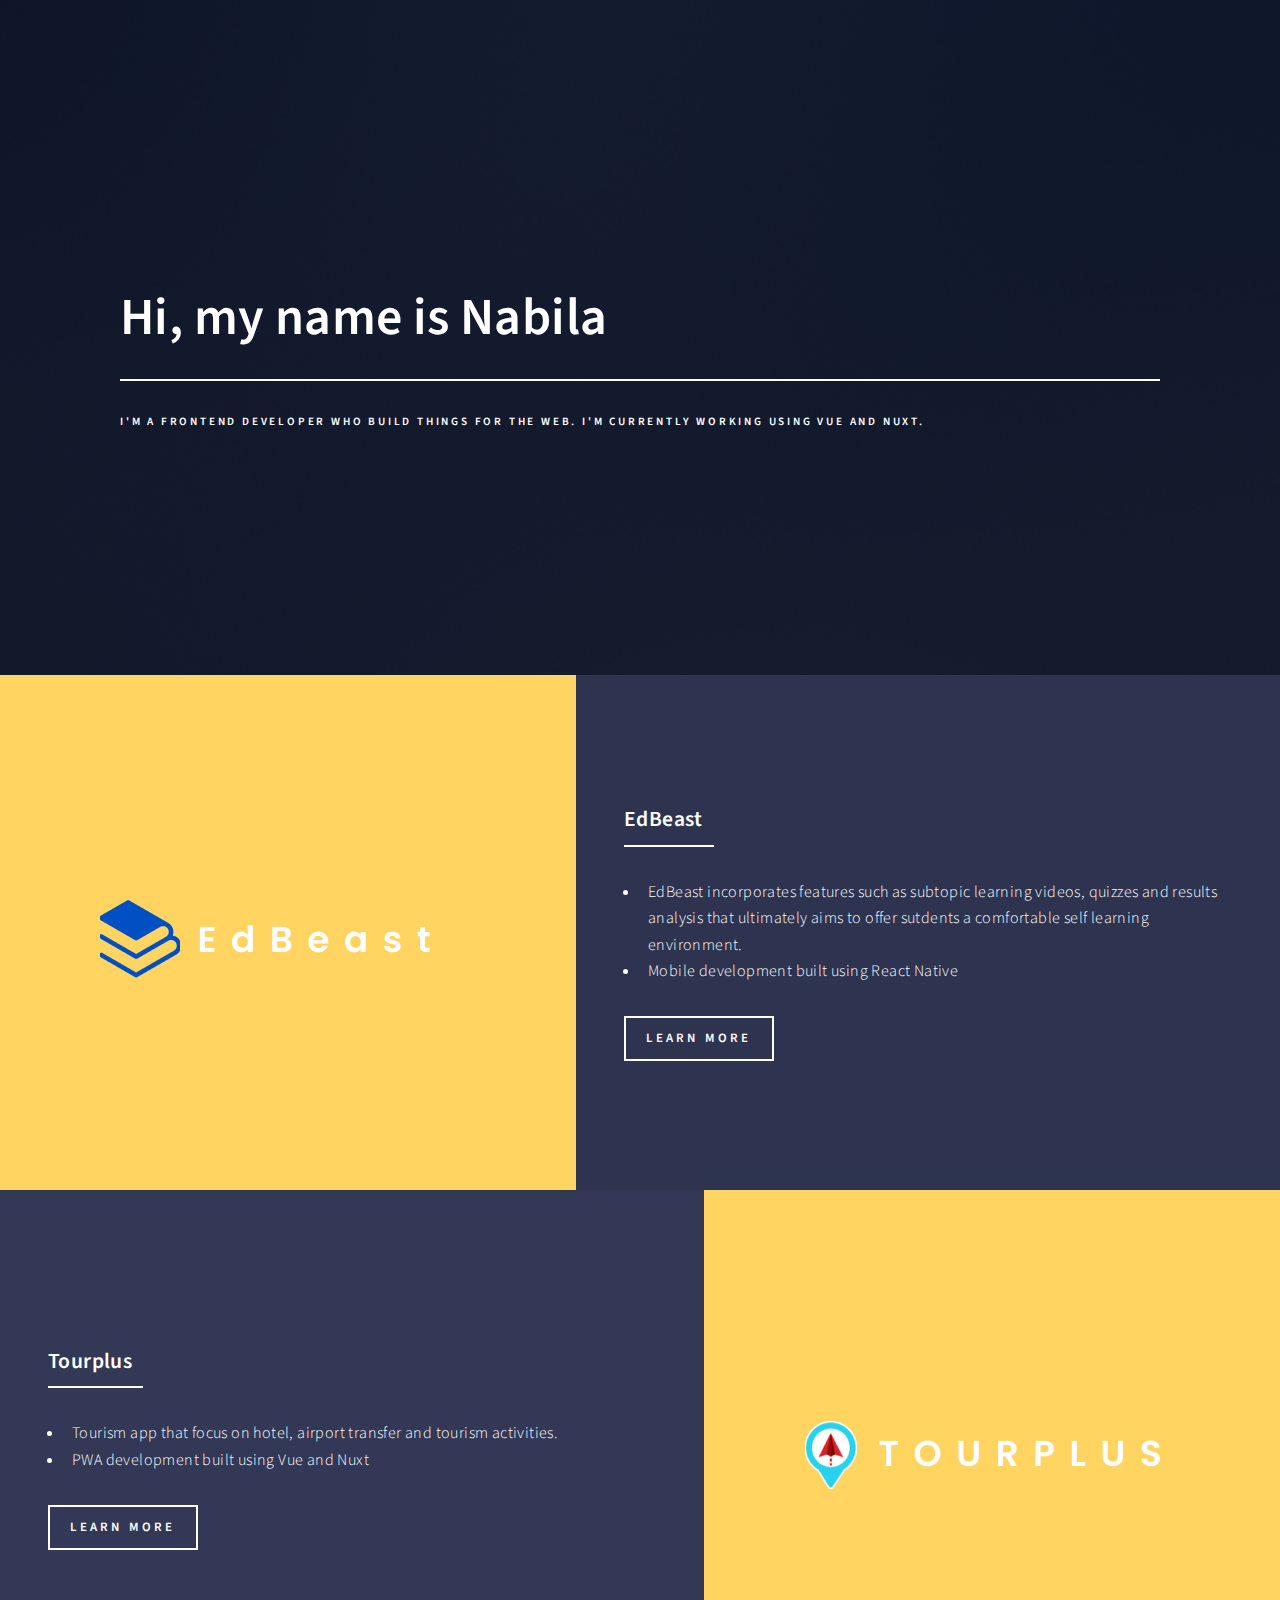
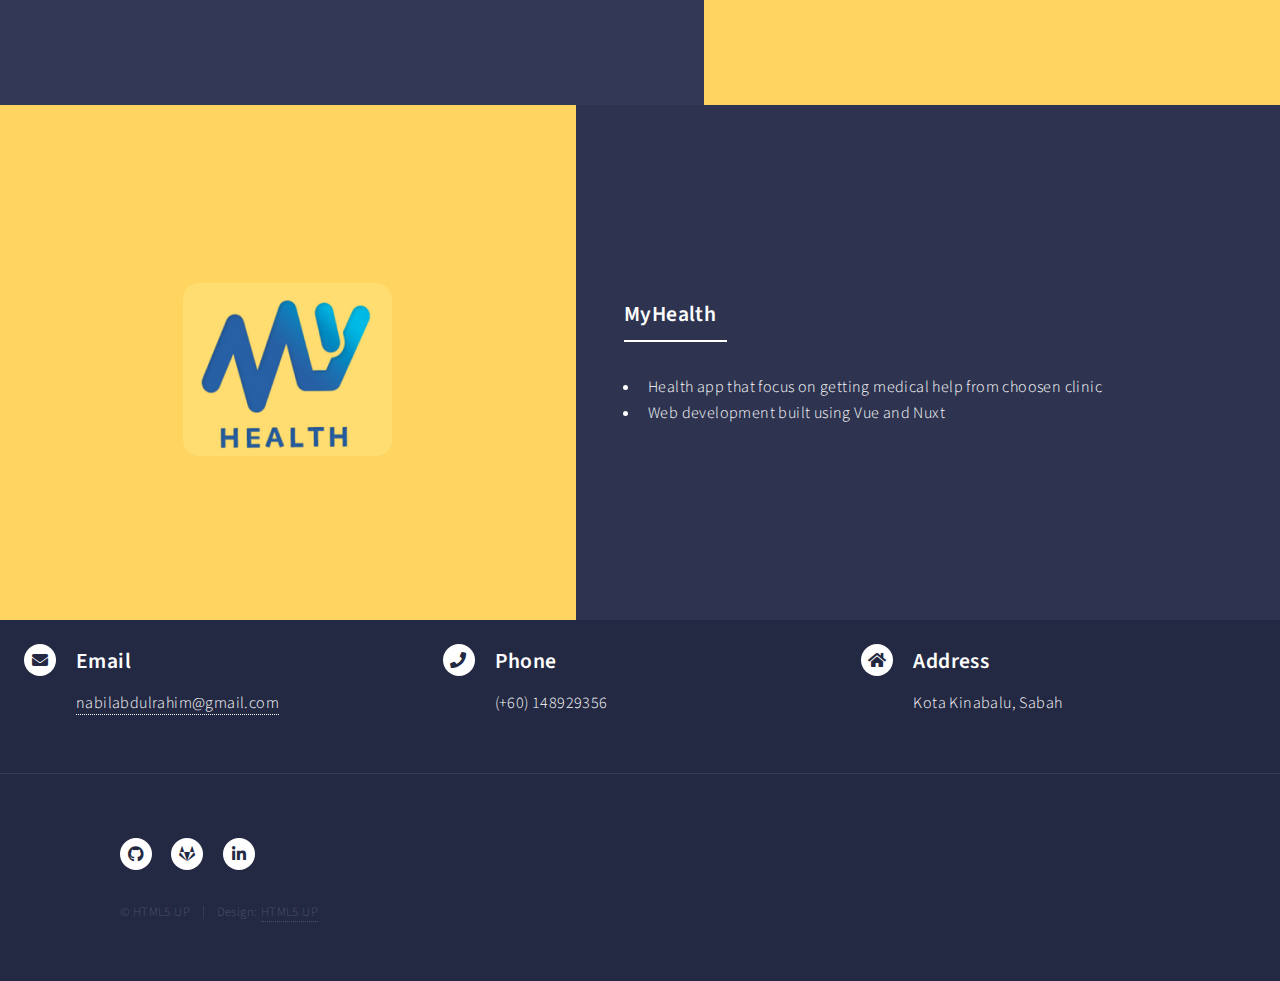
==== index.html @ a030cca1 "first commit 2023" ====
<!DOCTYPE HTML>
<!--
	Forty by HTML5 UP
	html5up.net | @ajlkn
	Free for personal and commercial use under the CCA 3.0 license (html5up.net/license)
-->
<html>
	<head>
		<title>Nabila - Frontend Develope</title>
		<meta charset="utf-8" />
		<meta name="viewport" content="width=device-width, initial-scale=1, user-scalable=no" />
		<link rel="stylesheet" href="assets/css/main.css" />
		<noscript><link rel="stylesheet" href="assets/css/noscript.css" /></noscript>
	</head>
	<body class="is-preload">

		<!-- Wrapper -->
			<div id="wrapper">

				<!-- Banner -->
					<section id="banner" class="major">
						<div class="inner">
							<header class="major">
								<h1>Hi, my name is Nabila</h1>
							</header>
							<div class="content">
								<p>I'm a frontend developer who build things for the web. I'm currently working using Vue and Nuxt.</p>
							</div>
						</div>
					</section>

				<!-- Main -->
					<div id="main">

						<section id="two" class="spotlights">
							<section>
								<div class="image">
									<img src="images/pic44.png" alt="" data-position="center center" />
								</div>
								<div class="content">
									<div class="inner">
										<header class="major">
											<h3>EdBeast</h3>
										</header>
										<ul>
											<li>EdBeast incorporates features such as subtopic learning videos, quizzes and results analysis that ultimately aims to offer sutdents a comfortable self learning environment.</li>
											<li>Mobile development built using React Native</li>
										</ul>
										<ul class="actions">
											<li><a href="http://edbeast.com:88/#" class="button">Learn more</a></li>
										</ul>
									</div>
								</div>
							</section>
							<section>
								<div class="image">
									<img src="images/pic45.png" alt="" data-position="top center"/>
								</div>
								<div class="content">
									<div class="inner">
										<header class="major">
											<h3>Tourplus</h3>
										</header>
										<ul>
											<li>Tourism app that focus on hotel, airport transfer and tourism activities.</li>
											<li>PWA development built using Vue and Nuxt</li>
										</ul>
										<ul class="actions">
											<li><a href="https://www.tourplus.my/en/" class="button">Learn more</a></li>
										</ul>
									</div>
								</div>
							</section>
							<section>
								<div class="image">
									<img src="images/pic46.png" alt="" data-position="25% 25%"/>
								</div>
								<div class="content">
									<div class="inner">
										<header class="major">
											<h3>MyHealth</h3>
										</header>
										<ul>
											<li>Health app that focus on getting medical help from choosen clinic</li>
											<li>Web development built using Vue and Nuxt</li>
										</ul>
									</div>
								</div>
							</section>
						</section>

					</div>

				<!-- Contact -->
					<section id="contact">
						<div class="row p-4">
								<section class="col-4 col-12-small">
									<div class="contact-method">
										<span class="icon solid alt fa-envelope"></span>
										<h3>Email</h3>
										<a href="#">nabilabdulrahim@gmail.com</a>
									</div>
								</section>
								<section class="col-4 col-12-small">
									<div class="contact-method">
										<span class="icon solid alt fa-phone"></span>
										<h3>Phone</h3>
										<span>(+60) 148929356</span>
									</div>
								</section>
								<section class="col-4 col-12-small">
									<div class="contact-method">
										<span class="icon solid alt fa-home"></span>
										<h3>Address</h3>
										<span>Kota Kinabalu, Sabah</span>
									</div>
								</section>
						</div>
					</section>

				<!-- Footer -->
					<footer id="footer">
						<div class="inner">
							<ul class="icons">
<!--								<li><a href="#" class="icon brands alt fa-twitter"><span class="label">Twitter</span></a></li>-->
<!--								<li><a href="#" class="icon brands alt fa-facebook-f"><span class="label">Facebook</span></a></li>-->
<!--								<li><a href="#" class="icon brands alt fa-instagram"><span class="label">Instagram</span></a></li>-->
								<li><a href="https://github.com/fathinnabila64" class="icon brands alt fa-github"><span class="label">Github</span></a></li>
								<li><a href="https://gitlab.com/nabilaabdulrahim" class="icon brands alt fa-gitlab"><span class="label">Gitlab</span></a></li>
								<li><a href="https://www.linkedin.com/in/fathinnabila64/" class="icon brands alt fa-linkedin-in"><span class="label">LinkedIn</span></a></li>
							</ul>
							<ul class="copyright">
								<li>&copy; HTML5 UP</li><li>Design: <a href="https://html5up.net">HTML5 UP</a></li>
							</ul>
						</div>
					</footer>

			</div>

		<!-- Scripts -->
			<script src="assets/js/jquery.min.js"></script>
			<script src="assets/js/jquery.scrolly.min.js"></script>
			<script src="assets/js/jquery.scrollex.min.js"></script>
			<script src="assets/js/browser.min.js"></script>
			<script src="assets/js/breakpoints.min.js"></script>
			<script src="assets/js/util.js"></script>
			<script src="assets/js/main.js"></script>

	</body>
</html>
---- assets/css/main.css ----
@import url(fontawesome-all.min.css);
@import url("https://fonts.googleapis.com/css?family=Source+Sans+Pro:300,300italic,600,600italic");

/*
	Forty by HTML5 UP
	html5up.net | @ajlkn
	Free for personal and commercial use under the CCA 3.0 license (html5up.net/license)
*/

html, body, div, span, applet, object,
iframe, h1, h2, h3, h4, h5, h6, p, blockquote,
pre, a, abbr, acronym, address, big, cite,
code, del, dfn, em, img, ins, kbd, q, s, samp,
small, strike, strong, sub, sup, tt, var, b,
u, i, center, dl, dt, dd, ol, ul, li, fieldset,
form, label, legend, table, caption, tbody,
tfoot, thead, tr, th, td, article, aside,
canvas, details, embed, figure, figcaption,
footer, header, hgroup, menu, nav, output, ruby,
section, summary, time, mark, audio, video {
	margin: 0;
	padding: 0;
	border: 0;
	font-size: 100%;
	font: inherit;
	vertical-align: baseline;}

article, aside, details, figcaption, figure,
footer, header, hgroup, menu, nav, section {
	display: block;}

body {
	line-height: 1;
}

ol, ul {
	list-style: none;
}

blockquote, q {
	quotes: none;
}

	blockquote:before, blockquote:after, q:before, q:after {
		content: '';
		content: none;
	}

table {
	border-collapse: collapse;
	border-spacing: 0;
}

body {
	-webkit-text-size-adjust: none;
}

mark {
	background-color: transparent;
	color: inherit;
}

input::-moz-focus-inner {
	border: 0;
	padding: 0;
}

input, select, textarea {
	-moz-appearance: none;
	-webkit-appearance: none;
	-ms-appearance: none;
	appearance: none;
}

/* Basic */

	@-ms-viewport {
		width: device-width;
	}

	body {
		-ms-overflow-style: scrollbar;
	}

	@media screen and (max-width: 480px) {

		html, body {
			min-width: 320px;
		}

	}

	html {
		box-sizing: border-box;
	}

	*, *:before, *:after {
		box-sizing: inherit;
	}

	body {
		background: #242943;
	}

		body.is-preload *, body.is-preload *:before, body.is-preload *:after {
			-moz-animation: none !important;
			-webkit-animation: none !important;
			-ms-animation: none !important;
			animation: none !important;
			-moz-transition: none !important;
			-webkit-transition: none !important;
			-ms-transition: none !important;
			transition: none !important;
		}

/* Type */

	body, input, select, textarea {
		color: #ffffff;
		font-family: "Source Sans Pro", Helvetica, sans-serif;
		font-size: 17pt;
		font-weight: 300;
		letter-spacing: 0.025em;
		line-height: 1.65;
	}

		@media screen and (max-width: 1680px) {

			body, input, select, textarea {
				font-size: 14pt;
			}

		}

		@media screen and (max-width: 1280px) {

			body, input, select, textarea {
				font-size: 12pt;
			}

		}

		@media screen and (max-width: 360px) {

			body, input, select, textarea {
				font-size: 11pt;
			}

		}

	a {
		-moz-transition: color 0.2s ease-in-out, border-bottom-color 0.2s ease-in-out;
		-webkit-transition: color 0.2s ease-in-out, border-bottom-color 0.2s ease-in-out;
		-ms-transition: color 0.2s ease-in-out, border-bottom-color 0.2s ease-in-out;
		transition: color 0.2s ease-in-out, border-bottom-color 0.2s ease-in-out;
		border-bottom: dotted 1px;
		color: inherit;
		text-decoration: none;
	}

		a:hover {
			border-bottom-color: transparent;
			color: #9bf1ff !important;
		}

		a:active {
			color: #53e3fb !important;
		}

	strong, b {
		color: #ffffff;
		font-weight: 600;
	}

	em, i {
		font-style: italic;
	}

	p {
		margin: 0 0 2em 0;
	}

	h1, h2, h3, h4, h5, h6 {
		color: #ffffff;
		font-weight: 600;
		line-height: 1.65;
		margin: 0 0 1em 0;
	}

		h1 a, h2 a, h3 a, h4 a, h5 a, h6 a {
			color: inherit;
			border-bottom: 0;
		}

	h1 {
		font-size: 2.5em;
	}

	h2 {
		font-size: 1.75em;
	}

	h3 {
		font-size: 1.35em;
	}

	h4 {
		font-size: 1.1em;
	}

	h5 {
		font-size: 0.9em;
	}

	h6 {
		font-size: 0.7em;
	}

	@media screen and (max-width: 736px) {

		h1 {
			font-size: 2em;
		}

		h2 {
			font-size: 1.5em;
		}

		h3 {
			font-size: 1.25em;
		}

	}

	sub {
		font-size: 0.8em;
		position: relative;
		top: 0.5em;
	}

	sup {
		font-size: 0.8em;
		position: relative;
		top: -0.5em;
	}

	blockquote {
		border-left: solid 4px rgba(212, 212, 255, 0.1);
		font-style: italic;
		margin: 0 0 2em 0;
		padding: 0.5em 0 0.5em 2em;
	}

	code {
		background: rgba(212, 212, 255, 0.035);
		font-family: "Courier New", monospace;
		font-size: 0.9em;
		margin: 0 0.25em;
		padding: 0.25em 0.65em;
	}

	pre {
		-webkit-overflow-scrolling: touch;
		font-family: "Courier New", monospace;
		font-size: 0.9em;
		margin: 0 0 2em 0;
	}

		pre code {
			display: block;
			line-height: 1.75;
			padding: 1em 1.5em;
			overflow-x: auto;
		}

	hr {
		border: 0;
		border-bottom: solid 1px rgba(212, 212, 255, 0.1);
		margin: 2em 0;
	}

		hr.major {
			margin: 3em 0;
		}

	.align-left {
		text-align: left;
	}

	.align-center {
		text-align: center;
	}

	.align-right {
		text-align: right;
	}

/* Row */

	.row {
		display: flex;
		flex-wrap: wrap;
		box-sizing: border-box;
		align-items: stretch;
	}

		.row > * {
			box-sizing: border-box;
		}

		.row.gtr-uniform > * > :last-child {
			margin-bottom: 0;
		}

		.row.aln-left {
			justify-content: flex-start;
		}

		.row.aln-center {
			justify-content: center;
		}

		.row.aln-right {
			justify-content: flex-end;
		}

		.row.aln-top {
			align-items: flex-start;
		}

		.row.aln-middle {
			align-items: center;
		}

		.row.aln-bottom {
			align-items: flex-end;
		}

		.row > .imp {
			order: -1;
		}

		.row > .col-1 {
			width: 8.33333%;
		}

		.row > .off-1 {
			margin-left: 8.33333%;
		}

		.row > .col-2 {
			width: 16.66667%;
		}

		.row > .off-2 {
			margin-left: 16.66667%;
		}

		.row > .col-3 {
			width: 25%;
		}

		.row > .off-3 {
			margin-left: 25%;
		}

		.row > .col-4 {
			width: 33.33333%;
		}

		.row > .off-4 {
			margin-left: 33.33333%;
		}

		.row > .col-5 {
			width: 41.66667%;
		}

		.row > .off-5 {
			margin-left: 41.66667%;
		}

		.row > .col-6 {
			width: 50%;
		}

		.row > .off-6 {
			margin-left: 50%;
		}

		.row > .col-7 {
			width: 58.33333%;
		}

		.row > .off-7 {
			margin-left: 58.33333%;
		}

		.row > .col-8 {
			width: 66.66667%;
		}

		.row > .off-8 {
			margin-left: 66.66667%;
		}

		.row > .col-9 {
			width: 75%;
		}

		.row > .off-9 {
			margin-left: 75%;
		}

		.row > .col-10 {
			width: 83.33333%;
		}

		.row > .off-10 {
			margin-left: 83.33333%;
		}

		.row > .col-11 {
			width: 91.66667%;
		}

		.row > .off-11 {
			margin-left: 91.66667%;
		}

		.row > .col-12 {
			width: 100%;
		}

		.row > .off-12 {
			margin-left: 100%;
		}

		.row.gtr-0 {
			margin-top: 0;
			margin-left: 0em;
		}

			.row.gtr-0 > * {
				padding: 0 0 0 0em;
			}

			.row.gtr-0.gtr-uniform {
				margin-top: 0em;
			}

				.row.gtr-0.gtr-uniform > * {
					padding-top: 0em;
				}

		.row.gtr-25 {
			margin-top: 0;
			margin-left: -0.5em;
		}

			.row.gtr-25 > * {
				padding: 0 0 0 0.5em;
			}

			.row.gtr-25.gtr-uniform {
				margin-top: -0.5em;
			}

				.row.gtr-25.gtr-uniform > * {
					padding-top: 0.5em;
				}

		.row.gtr-50 {
			margin-top: 0;
			margin-left: -1em;
		}

			.row.gtr-50 > * {
				padding: 0 0 0 1em;
			}

			.row.gtr-50.gtr-uniform {
				margin-top: -1em;
			}

				.row.gtr-50.gtr-uniform > * {
					padding-top: 1em;
				}

		.row {
			margin-top: 0;
			margin-left: -2em;
		}

			.row > * {
				padding: 0 0 0 2em;
			}

			.row.gtr-uniform {
				margin-top: -2em;
			}

				.row.gtr-uniform > * {
					padding-top: 2em;
				}

		.row.gtr-150 {
			margin-top: 0;
			margin-left: -3em;
		}

			.row.gtr-150 > * {
				padding: 0 0 0 3em;
			}

			.row.gtr-150.gtr-uniform {
				margin-top: -3em;
			}

				.row.gtr-150.gtr-uniform > * {
					padding-top: 3em;
				}

		.row.gtr-200 {
			margin-top: 0;
			margin-left: -4em;
		}

			.row.gtr-200 > * {
				padding: 0 0 0 4em;
			}

			.row.gtr-200.gtr-uniform {
				margin-top: -4em;
			}

				.row.gtr-200.gtr-uniform > * {
					padding-top: 4em;
				}

		@media screen and (max-width: 1680px) {

			.row {
				display: flex;
				flex-wrap: wrap;
				box-sizing: border-box;
				align-items: stretch;
			}

				.row > * {
					box-sizing: border-box;
				}

				.row.gtr-uniform > * > :last-child {
					margin-bottom: 0;
				}

				.row.aln-left {
					justify-content: flex-start;
				}

				.row.aln-center {
					justify-content: center;
				}

				.row.aln-right {
					justify-content: flex-end;
				}

				.row.aln-top {
					align-items: flex-start;
				}

				.row.aln-middle {
					align-items: center;
				}

				.row.aln-bottom {
					align-items: flex-end;
				}

				.row > .imp-xlarge {
					order: -1;
				}

				.row > .col-1-xlarge {
					width: 8.33333%;
				}

				.row > .off-1-xlarge {
					margin-left: 8.33333%;
				}

				.row > .col-2-xlarge {
					width: 16.66667%;
				}

				.row > .off-2-xlarge {
					margin-left: 16.66667%;
				}

				.row > .col-3-xlarge {
					width: 25%;
				}

				.row > .off-3-xlarge {
					margin-left: 25%;
				}

				.row > .col-4-xlarge {
					width: 33.33333%;
				}

				.row > .off-4-xlarge {
					margin-left: 33.33333%;
				}

				.row > .col-5-xlarge {
					width: 41.66667%;
				}

				.row > .off-5-xlarge {
					margin-left: 41.66667%;
				}

				.row > .col-6-xlarge {
					width: 50%;
				}

				.row > .off-6-xlarge {
					margin-left: 50%;
				}

				.row > .col-7-xlarge {
					width: 58.33333%;
				}

				.row > .off-7-xlarge {
					margin-left: 58.33333%;
				}

				.row > .col-8-xlarge {
					width: 66.66667%;
				}

				.row > .off-8-xlarge {
					margin-left: 66.66667%;
				}

				.row > .col-9-xlarge {
					width: 75%;
				}

				.row > .off-9-xlarge {
					margin-left: 75%;
				}

				.row > .col-10-xlarge {
					width: 83.33333%;
				}

				.row > .off-10-xlarge {
					margin-left: 83.33333%;
				}

				.row > .col-11-xlarge {
					width: 91.66667%;
				}

				.row > .off-11-xlarge {
					margin-left: 91.66667%;
				}

				.row > .col-12-xlarge {
					width: 100%;
				}

				.row > .off-12-xlarge {
					margin-left: 100%;
				}

				.row.gtr-0 {
					margin-top: 0;
					margin-left: 0em;
				}

					.row.gtr-0 > * {
						padding: 0 0 0 0em;
					}

					.row.gtr-0.gtr-uniform {
						margin-top: 0em;
					}

						.row.gtr-0.gtr-uniform > * {
							padding-top: 0em;
						}

				.row.gtr-25 {
					margin-top: 0;
					margin-left: -0.5em;
				}

					.row.gtr-25 > * {
						padding: 0 0 0 0.5em;
					}

					.row.gtr-25.gtr-uniform {
						margin-top: -0.5em;
					}

						.row.gtr-25.gtr-uniform > * {
							padding-top: 0.5em;
						}

				.row.gtr-50 {
					margin-top: 0;
					margin-left: -1em;
				}

					.row.gtr-50 > * {
						padding: 0 0 0 1em;
					}

					.row.gtr-50.gtr-uniform {
						margin-top: -1em;
					}

						.row.gtr-50.gtr-uniform > * {
							padding-top: 1em;
						}

				.row {
					margin-top: 0;
					margin-left: -2em;
				}

					.row > * {
						padding: 0 0 0 2em;
					}

					.row.gtr-uniform {
						margin-top: -2em;
					}

						.row.gtr-uniform > * {
							padding-top: 2em;
						}

				.row.gtr-150 {
					margin-top: 0;
					margin-left: -3em;
				}

					.row.gtr-150 > * {
						padding: 0 0 0 3em;
					}

					.row.gtr-150.gtr-uniform {
						margin-top: -3em;
					}

						.row.gtr-150.gtr-uniform > * {
							padding-top: 3em;
						}

				.row.gtr-200 {
					margin-top: 0;
					margin-left: -4em;
				}

					.row.gtr-200 > * {
						padding: 0 0 0 4em;
					}

					.row.gtr-200.gtr-uniform {
						margin-top: -4em;
					}

						.row.gtr-200.gtr-uniform > * {
							padding-top: 4em;
						}

		}

		@media screen and (max-width: 1280px) {

			.row {
				display: flex;
				flex-wrap: wrap;
				box-sizing: border-box;
				align-items: stretch;
			}

				.row > * {
					box-sizing: border-box;
				}

				.row.gtr-uniform > * > :last-child {
					margin-bottom: 0;
				}

				.row.aln-left {
					justify-content: flex-start;
				}

				.row.aln-center {
					justify-content: center;
				}

				.row.aln-right {
					justify-content: flex-end;
				}

				.row.aln-top {
					align-items: flex-start;
				}

				.row.aln-middle {
					align-items: center;
				}

				.row.aln-bottom {
					align-items: flex-end;
				}

				.row > .imp-large {
					order: -1;
				}

				.row > .col-1-large {
					width: 8.33333%;
				}

				.row > .off-1-large {
					margin-left: 8.33333%;
				}

				.row > .col-2-large {
					width: 16.66667%;
				}

				.row > .off-2-large {
					margin-left: 16.66667%;
				}

				.row > .col-3-large {
					width: 25%;
				}

				.row > .off-3-large {
					margin-left: 25%;
				}

				.row > .col-4-large {
					width: 33.33333%;
				}

				.row > .off-4-large {
					margin-left: 33.33333%;
				}

				.row > .col-5-large {
					width: 41.66667%;
				}

				.row > .off-5-large {
					margin-left: 41.66667%;
				}

				.row > .col-6-large {
					width: 50%;
				}

				.row > .off-6-large {
					margin-left: 50%;
				}

				.row > .col-7-large {
					width: 58.33333%;
				}

				.row > .off-7-large {
					margin-left: 58.33333%;
				}

				.row > .col-8-large {
					width: 66.66667%;
				}

				.row > .off-8-large {
					margin-left: 66.66667%;
				}

				.row > .col-9-large {
					width: 75%;
				}

				.row > .off-9-large {
					margin-left: 75%;
				}

				.row > .col-10-large {
					width: 83.33333%;
				}

				.row > .off-10-large {
					margin-left: 83.33333%;
				}

				.row > .col-11-large {
					width: 91.66667%;
				}

				.row > .off-11-large {
					margin-left: 91.66667%;
				}

				.row > .col-12-large {
					width: 100%;
				}

				.row > .off-12-large {
					margin-left: 100%;
				}

				.row.gtr-0 {
					margin-top: 0;
					margin-left: 0em;
				}

					.row.gtr-0 > * {
						padding: 0 0 0 0em;
					}

					.row.gtr-0.gtr-uniform {
						margin-top: 0em;
					}

						.row.gtr-0.gtr-uniform > * {
							padding-top: 0em;
						}

				.row.gtr-25 {
					margin-top: 0;
					margin-left: -0.375em;
				}

					.row.gtr-25 > * {
						padding: 0 0 0 0.375em;
					}

					.row.gtr-25.gtr-uniform {
						margin-top: -0.375em;
					}

						.row.gtr-25.gtr-uniform > * {
							padding-top: 0.375em;
						}

				.row.gtr-50 {
					margin-top: 0;
					margin-left: -0.75em;
				}

					.row.gtr-50 > * {
						padding: 0 0 0 0.75em;
					}

					.row.gtr-50.gtr-uniform {
						margin-top: -0.75em;
					}

						.row.gtr-50.gtr-uniform > * {
							padding-top: 0.75em;
						}

				.row {
					margin-top: 0;
					margin-left: -1.5em;
				}

					.row > * {
						padding: 0 0 0 1.5em;
					}

					.row.gtr-uniform {
						margin-top: -1.5em;
					}

						.row.gtr-uniform > * {
							padding-top: 1.5em;
						}

				.row.gtr-150 {
					margin-top: 0;
					margin-left: -2.25em;
				}

					.row.gtr-150 > * {
						padding: 0 0 0 2.25em;
					}

					.row.gtr-150.gtr-uniform {
						margin-top: -2.25em;
					}

						.row.gtr-150.gtr-uniform > * {
							padding-top: 2.25em;
						}

				.row.gtr-200 {
					margin-top: 0;
					margin-left: -3em;
				}

					.row.gtr-200 > * {
						padding: 0 0 0 3em;
					}

					.row.gtr-200.gtr-uniform {
						margin-top: -3em;
					}

						.row.gtr-200.gtr-uniform > * {
							padding-top: 3em;
						}

		}

		@media screen and (max-width: 980px) {

			.row {
				display: flex;
				flex-wrap: wrap;
				box-sizing: border-box;
				align-items: stretch;
			}

				.row > * {
					box-sizing: border-box;
				}

				.row.gtr-uniform > * > :last-child {
					margin-bottom: 0;
				}

				.row.aln-left {
					justify-content: flex-start;
				}

				.row.aln-center {
					justify-content: center;
				}

				.row.aln-right {
					justify-content: flex-end;
				}

				.row.aln-top {
					align-items: flex-start;
				}

				.row.aln-middle {
					align-items: center;
				}

				.row.aln-bottom {
					align-items: flex-end;
				}

				.row > .imp-medium {
					order: -1;
				}

				.row > .col-1-medium {
					width: 8.33333%;
				}

				.row > .off-1-medium {
					margin-left: 8.33333%;
				}

				.row > .col-2-medium {
					width: 16.66667%;
				}

				.row > .off-2-medium {
					margin-left: 16.66667%;
				}

				.row > .col-3-medium {
					width: 25%;
				}

				.row > .off-3-medium {
					margin-left: 25%;
				}

				.row > .col-4-medium {
					width: 33.33333%;
				}

				.row > .off-4-medium {
					margin-left: 33.33333%;
				}

				.row > .col-5-medium {
					width: 41.66667%;
				}

				.row > .off-5-medium {
					margin-left: 41.66667%;
				}

				.row > .col-6-medium {
					width: 50%;
				}

				.row > .off-6-medium {
					margin-left: 50%;
				}

				.row > .col-7-medium {
					width: 58.33333%;
				}

				.row > .off-7-medium {
					margin-left: 58.33333%;
				}

				.row > .col-8-medium {
					width: 66.66667%;
				}

				.row > .off-8-medium {
					margin-left: 66.66667%;
				}

				.row > .col-9-medium {
					width: 75%;
				}

				.row > .off-9-medium {
					margin-left: 75%;
				}

				.row > .col-10-medium {
					width: 83.33333%;
				}

				.row > .off-10-medium {
					margin-left: 83.33333%;
				}

				.row > .col-11-medium {
					width: 91.66667%;
				}

				.row > .off-11-medium {
					margin-left: 91.66667%;
				}

				.row > .col-12-medium {
					width: 100%;
				}

				.row > .off-12-medium {
					margin-left: 100%;
				}

				.row.gtr-0 {
					margin-top: 0;
					margin-left: 0em;
				}

					.row.gtr-0 > * {
						padding: 0 0 0 0em;
					}

					.row.gtr-0.gtr-uniform {
						margin-top: 0em;
					}

						.row.gtr-0.gtr-uniform > * {
							padding-top: 0em;
						}

				.row.gtr-25 {
					margin-top: 0;
					margin-left: -0.375em;
				}

					.row.gtr-25 > * {
						padding: 0 0 0 0.375em;
					}

					.row.gtr-25.gtr-uniform {
						margin-top: -0.375em;
					}

						.row.gtr-25.gtr-uniform > * {
							padding-top: 0.375em;
						}

				.row.gtr-50 {
					margin-top: 0;
					margin-left: -0.75em;
				}

					.row.gtr-50 > * {
						padding: 0 0 0 0.75em;
					}

					.row.gtr-50.gtr-uniform {
						margin-top: -0.75em;
					}

						.row.gtr-50.gtr-uniform > * {
							padding-top: 0.75em;
						}

				.row {
					margin-top: 0;
					margin-left: -1.5em;
				}

					.row > * {
						padding: 0 0 0 1.5em;
					}

					.row.gtr-uniform {
						margin-top: -1.5em;
					}

						.row.gtr-uniform > * {
							padding-top: 1.5em;
						}

				.row.gtr-150 {
					margin-top: 0;
					margin-left: -2.25em;
				}

					.row.gtr-150 > * {
						padding: 0 0 0 2.25em;
					}

					.row.gtr-150.gtr-uniform {
						margin-top: -2.25em;
					}

						.row.gtr-150.gtr-uniform > * {
							padding-top: 2.25em;
						}

				.row.gtr-200 {
					margin-top: 0;
					margin-left: -3em;
				}

					.row.gtr-200 > * {
						padding: 0 0 0 3em;
					}

					.row.gtr-200.gtr-uniform {
						margin-top: -3em;
					}

						.row.gtr-200.gtr-uniform > * {
							padding-top: 3em;
						}

		}

		@media screen and (max-width: 736px) {

			.row {
				display: flex;
				flex-wrap: wrap;
				box-sizing: border-box;
				align-items: stretch;
			}

				.row > * {
					box-sizing: border-box;
				}

				.row.gtr-uniform > * > :last-child {
					margin-bottom: 0;
				}

				.row.aln-left {
					justify-content: flex-start;
				}

				.row.aln-center {
					justify-content: center;
				}

				.row.aln-right {
					justify-content: flex-end;
				}

				.row.aln-top {
					align-items: flex-start;
				}

				.row.aln-middle {
					align-items: center;
				}

				.row.aln-bottom {
					align-items: flex-end;
				}

				.row > .imp-small {
					order: -1;
				}

				.row > .col-1-small {
					width: 8.33333%;
				}

				.row > .off-1-small {
					margin-left: 8.33333%;
				}

				.row > .col-2-small {
					width: 16.66667%;
				}

				.row > .off-2-small {
					margin-left: 16.66667%;
				}

				.row > .col-3-small {
					width: 25%;
				}

				.row > .off-3-small {
					margin-left: 25%;
				}

				.row > .col-4-small {
					width: 33.33333%;
				}

				.row > .off-4-small {
					margin-left: 33.33333%;
				}

				.row > .col-5-small {
					width: 41.66667%;
				}

				.row > .off-5-small {
					margin-left: 41.66667%;
				}

				.row > .col-6-small {
					width: 50%;
				}

				.row > .off-6-small {
					margin-left: 50%;
				}

				.row > .col-7-small {
					width: 58.33333%;
				}

				.row > .off-7-small {
					margin-left: 58.33333%;
				}

				.row > .col-8-small {
					width: 66.66667%;
				}

				.row > .off-8-small {
					margin-left: 66.66667%;
				}

				.row > .col-9-small {
					width: 75%;
				}

				.row > .off-9-small {
					margin-left: 75%;
				}

				.row > .col-10-small {
					width: 83.33333%;
				}

				.row > .off-10-small {
					margin-left: 83.33333%;
				}

				.row > .col-11-small {
					width: 91.66667%;
				}

				.row > .off-11-small {
					margin-left: 91.66667%;
				}

				.row > .col-12-small {
					width: 100%;
				}

				.row > .off-12-small {
					margin-left: 100%;
				}

				.row.gtr-0 {
					margin-top: 0;
					margin-left: 0em;
				}

					.row.gtr-0 > * {
						padding: 0 0 0 0em;
					}

					.row.gtr-0.gtr-uniform {
						margin-top: 0em;
					}

						.row.gtr-0.gtr-uniform > * {
							padding-top: 0em;
						}

				.row.gtr-25 {
					margin-top: 0;
					margin-left: -0.3125em;
				}

					.row.gtr-25 > * {
						padding: 0 0 0 0.3125em;
					}

					.row.gtr-25.gtr-uniform {
						margin-top: -0.3125em;
					}

						.row.gtr-25.gtr-uniform > * {
							padding-top: 0.3125em;
						}

				.row.gtr-50 {
					margin-top: 0;
					margin-left: -0.625em;
				}

					.row.gtr-50 > * {
						padding: 0 0 0 0.625em;
					}

					.row.gtr-50.gtr-uniform {
						margin-top: -0.625em;
					}

						.row.gtr-50.gtr-uniform > * {
							padding-top: 0.625em;
						}

				.row {
					margin-top: 0;
					margin-left: -1.25em;
				}

					.row > * {
						padding: 0 0 0 1.25em;
					}

					.row.gtr-uniform {
						margin-top: -1.25em;
					}

						.row.gtr-uniform > * {
							padding-top: 1.25em;
						}

				.row.gtr-150 {
					margin-top: 0;
					margin-left: -1.875em;
				}

					.row.gtr-150 > * {
						padding: 0 0 0 1.875em;
					}

					.row.gtr-150.gtr-uniform {
						margin-top: -1.875em;
					}

						.row.gtr-150.gtr-uniform > * {
							padding-top: 1.875em;
						}

				.row.gtr-200 {
					margin-top: 0;
					margin-left: -2.5em;
				}

					.row.gtr-200 > * {
						padding: 0 0 0 2.5em;
					}

					.row.gtr-200.gtr-uniform {
						margin-top: -2.5em;
					}

						.row.gtr-200.gtr-uniform > * {
							padding-top: 2.5em;
						}

		}

		@media screen and (max-width: 480px) {

			.row {
				display: flex;
				flex-wrap: wrap;
				box-sizing: border-box;
				align-items: stretch;
			}

				.row > * {
					box-sizing: border-box;
				}

				.row.gtr-uniform > * > :last-child {
					margin-bottom: 0;
				}

				.row.aln-left {
					justify-content: flex-start;
				}

				.row.aln-center {
					justify-content: center;
				}

				.row.aln-right {
					justify-content: flex-end;
				}

				.row.aln-top {
					align-items: flex-start;
				}

				.row.aln-middle {
					align-items: center;
				}

				.row.aln-bottom {
					align-items: flex-end;
				}

				.row > .imp-xsmall {
					order: -1;
				}

				.row > .col-1-xsmall {
					width: 8.33333%;
				}

				.row > .off-1-xsmall {
					margin-left: 8.33333%;
				}

				.row > .col-2-xsmall {
					width: 16.66667%;
				}

				.row > .off-2-xsmall {
					margin-left: 16.66667%;
				}

				.row > .col-3-xsmall {
					width: 25%;
				}

				.row > .off-3-xsmall {
					margin-left: 25%;
				}

				.row > .col-4-xsmall {
					width: 33.33333%;
				}

				.row > .off-4-xsmall {
					margin-left: 33.33333%;
				}

				.row > .col-5-xsmall {
					width: 41.66667%;
				}

				.row > .off-5-xsmall {
					margin-left: 41.66667%;
				}

				.row > .col-6-xsmall {
					width: 50%;
				}

				.row > .off-6-xsmall {
					margin-left: 50%;
				}

				.row > .col-7-xsmall {
					width: 58.33333%;
				}

				.row > .off-7-xsmall {
					margin-left: 58.33333%;
				}

				.row > .col-8-xsmall {
					width: 66.66667%;
				}

				.row > .off-8-xsmall {
					margin-left: 66.66667%;
				}

				.row > .col-9-xsmall {
					width: 75%;
				}

				.row > .off-9-xsmall {
					margin-left: 75%;
				}

				.row > .col-10-xsmall {
					width: 83.33333%;
				}

				.row > .off-10-xsmall {
					margin-left: 83.33333%;
				}

				.row > .col-11-xsmall {
					width: 91.66667%;
				}

				.row > .off-11-xsmall {
					margin-left: 91.66667%;
				}

				.row > .col-12-xsmall {
					width: 100%;
				}

				.row > .off-12-xsmall {
					margin-left: 100%;
				}

				.row.gtr-0 {
					margin-top: 0;
					margin-left: 0em;
				}

					.row.gtr-0 > * {
						padding: 0 0 0 0em;
					}

					.row.gtr-0.gtr-uniform {
						margin-top: 0em;
					}

						.row.gtr-0.gtr-uniform > * {
							padding-top: 0em;
						}

				.row.gtr-25 {
					margin-top: 0;
					margin-left: -0.3125em;
				}

					.row.gtr-25 > * {
						padding: 0 0 0 0.3125em;
					}

					.row.gtr-25.gtr-uniform {
						margin-top: -0.3125em;
					}

						.row.gtr-25.gtr-uniform > * {
							padding-top: 0.3125em;
						}

				.row.gtr-50 {
					margin-top: 0;
					margin-left: -0.625em;
				}

					.row.gtr-50 > * {
						padding: 0 0 0 0.625em;
					}

					.row.gtr-50.gtr-uniform {
						margin-top: -0.625em;
					}

						.row.gtr-50.gtr-uniform > * {
							padding-top: 0.625em;
						}

				.row {
					margin-top: 0;
					margin-left: -1.25em;
				}

					.row > * {
						padding: 0 0 0 1.25em;
					}

					.row.gtr-uniform {
						margin-top: -1.25em;
					}

						.row.gtr-uniform > * {
							padding-top: 1.25em;
						}

				.row.gtr-150 {
					margin-top: 0;
					margin-left: -1.875em;
				}

					.row.gtr-150 > * {
						padding: 0 0 0 1.875em;
					}

					.row.gtr-150.gtr-uniform {
						margin-top: -1.875em;
					}

						.row.gtr-150.gtr-uniform > * {
							padding-top: 1.875em;
						}

				.row.gtr-200 {
					margin-top: 0;
					margin-left: -2.5em;
				}

					.row.gtr-200 > * {
						padding: 0 0 0 2.5em;
					}

					.row.gtr-200.gtr-uniform {
						margin-top: -2.5em;
					}

						.row.gtr-200.gtr-uniform > * {
							padding-top: 2.5em;
						}

		}

/* Section/Article */

	section.special, article.special {
		text-align: center;
	}

	header.major {
		width: -moz-max-content;
		width: -webkit-max-content;
		width: -ms-max-content;
		width: max-content;
		margin-bottom: 2em;
	}

		header.major > :first-child {
			margin-bottom: 0;
			width: calc(100% + 0.5em);
		}

			header.major > :first-child:after {
				content: '';
				background-color: #ffffff;
				display: block;
				height: 2px;
				margin: 0.325em 0 0.5em 0;
				width: 100%;
			}

		header.major > p {
			font-size: 0.7em;
			font-weight: 600;
			letter-spacing: 0.25em;
			margin-bottom: 0;
			text-transform: uppercase;
		}

		body.is-ie header.major > :first-child:after {
			max-width: 9em;
		}

		body.is-ie header.major > h1:after {
			max-width: 100% !important;
		}

	@media screen and (max-width: 736px) {

		header.major > p br {
			display: none;
		}

	}

/* Form */

	form {
		margin: 0 0 2em 0;
	}

		form > :last-child {
			margin-bottom: 0;
		}

		form > .fields {
			display: -moz-flex;
			display: -webkit-flex;
			display: -ms-flex;
			display: flex;
			-moz-flex-wrap: wrap;
			-webkit-flex-wrap: wrap;
			-ms-flex-wrap: wrap;
			flex-wrap: wrap;
			width: calc(100% + 3em);
			margin: -1.5em 0 2em -1.5em;
		}

			form > .fields > .field {
				-moz-flex-grow: 0;
				-webkit-flex-grow: 0;
				-ms-flex-grow: 0;
				flex-grow: 0;
				-moz-flex-shrink: 0;
				-webkit-flex-shrink: 0;
				-ms-flex-shrink: 0;
				flex-shrink: 0;
				padding: 1.5em 0 0 1.5em;
				width: calc(100% - 1.5em);
			}

				form > .fields > .field.half {
					width: calc(50% - 0.75em);
				}

				form > .fields > .field.third {
					width: calc(100%/3 - 0.5em);
				}

				form > .fields > .field.quarter {
					width: calc(25% - 0.375em);
				}

		@media screen and (max-width: 480px) {

			form > .fields {
				width: calc(100% + 3em);
				margin: -1.5em 0 2em -1.5em;
			}

				form > .fields > .field {
					padding: 1.5em 0 0 1.5em;
					width: calc(100% - 1.5em);
				}

					form > .fields > .field.half {
						width: calc(100% - 1.5em);
					}

					form > .fields > .field.third {
						width: calc(100% - 1.5em);
					}

					form > .fields > .field.quarter {
						width: calc(100% - 1.5em);
					}

		}

	label {
		color: #ffffff;
		display: block;
		font-size: 0.8em;
		font-weight: 600;
		letter-spacing: 0.25em;
		margin: 0 0 1em 0;
		text-transform: uppercase;
	}

	input[type="text"],
	input[type="password"],
	input[type="email"],
	input[type="tel"],
	input[type="search"],
	input[type="url"],
	select,
	textarea {
		-moz-appearance: none;
		-webkit-appearance: none;
		-ms-appearance: none;
		appearance: none;
		background: rgba(212, 212, 255, 0.035);
		border: none;
		border-radius: 0;
		color: inherit;
		display: block;
		outline: 0;
		padding: 0 1em;
		text-decoration: none;
		width: 100%;
	}

		input[type="text"]:invalid,
		input[type="password"]:invalid,
		input[type="email"]:invalid,
		input[type="tel"]:invalid,
		input[type="search"]:invalid,
		input[type="url"]:invalid,
		select:invalid,
		textarea:invalid {
			box-shadow: none;
		}

		input[type="text"]:focus,
		input[type="password"]:focus,
		input[type="email"]:focus,
		input[type="tel"]:focus,
		input[type="search"]:focus,
		input[type="url"]:focus,
		select:focus,
		textarea:focus {
			border-color: #9bf1ff;
			box-shadow: 0 0 0 2px #9bf1ff;
		}

	select {
		background-image: url("data:image/svg+xml;charset=utf8,%3Csvg xmlns='http://www.w3.org/2000/svg' width='40' height='40' preserveAspectRatio='none' viewBox='0 0 40 40'%3E%3Cpath d='M9.4,12.3l10.4,10.4l10.4-10.4c0.2-0.2,0.5-0.4,0.9-0.4c0.3,0,0.6,0.1,0.9,0.4l3.3,3.3c0.2,0.2,0.4,0.5,0.4,0.9 c0,0.4-0.1,0.6-0.4,0.9L20.7,31.9c-0.2,0.2-0.5,0.4-0.9,0.4c-0.3,0-0.6-0.1-0.9-0.4L4.3,17.3c-0.2-0.2-0.4-0.5-0.4-0.9 c0-0.4,0.1-0.6,0.4-0.9l3.3-3.3c0.2-0.2,0.5-0.4,0.9-0.4S9.1,12.1,9.4,12.3z' fill='rgba(212, 212, 255, 0.1)' /%3E%3C/svg%3E");
		background-size: 1.25rem;
		background-repeat: no-repeat;
		background-position: calc(100% - 1rem) center;
		height: 2.75em;
		padding-right: 2.75em;
		text-overflow: ellipsis;
	}

		select option {
			color: #ffffff;
			background: #242943;
		}

		select:focus::-ms-value {
			background-color: transparent;
		}

		select::-ms-expand {
			display: none;
		}

	input[type="text"],
	input[type="password"],
	input[type="email"],
	input[type="tel"],
	input[type="search"],
	input[type="url"],
	select {
		height: 2.75em;
	}

	textarea {
		padding: 0.75em 1em;
	}

	input[type="checkbox"],
	input[type="radio"] {
		-moz-appearance: none;
		-webkit-appearance: none;
		-ms-appearance: none;
		appearance: none;
		display: block;
		float: left;
		margin-right: -2em;
		opacity: 0;
		width: 1em;
		z-index: -1;
	}

		input[type="checkbox"] + label,
		input[type="radio"] + label {
			text-decoration: none;
			color: #ffffff;
			cursor: pointer;
			display: inline-block;
			font-weight: 300;
			padding-left: 2.65em;
			padding-right: 0.75em;
			position: relative;
		}

			input[type="checkbox"] + label:before,
			input[type="radio"] + label:before {
				-moz-osx-font-smoothing: grayscale;
				-webkit-font-smoothing: antialiased;
				display: inline-block;
				font-style: normal;
				font-variant: normal;
				text-rendering: auto;
				line-height: 1;
				text-transform: none !important;
				font-family: 'Font Awesome 5 Free';
				font-weight: 900;
			}

			input[type="checkbox"] + label:before,
			input[type="radio"] + label:before {
				background: rgba(212, 212, 255, 0.035);
				content: '';
				display: inline-block;
				font-size: 0.8em;
				height: 2.0625em;
				left: 0;
				letter-spacing: 0;
				line-height: 2.0625em;
				position: absolute;
				text-align: center;
				top: 0;
				width: 2.0625em;
			}

		input[type="checkbox"]:checked + label:before,
		input[type="radio"]:checked + label:before {
			background: #ffffff;
			border-color: #9bf1ff;
			content: '\f00c';
			color: #242943;
		}

		input[type="checkbox"]:focus + label:before,
		input[type="radio"]:focus + label:before {
			box-shadow: 0 0 0 2px #9bf1ff;
		}

	input[type="radio"] + label:before {
		border-radius: 100%;
	}

	::-webkit-input-placeholder {
		color: rgba(244, 244, 255, 0.2) !important;
		opacity: 1.0;
	}

	:-moz-placeholder {
		color: rgba(244, 244, 255, 0.2) !important;
		opacity: 1.0;
	}

	::-moz-placeholder {
		color: rgba(244, 244, 255, 0.2) !important;
		opacity: 1.0;
	}

	:-ms-input-placeholder {
		color: rgba(244, 244, 255, 0.2) !important;
		opacity: 1.0;
	}

/* Box */

	.box {
		border: solid 1px rgba(212, 212, 255, 0.1);
		margin-bottom: 2em;
		padding: 1.5em;
	}

		.box > :last-child,
		.box > :last-child > :last-child,
		.box > :last-child > :last-child > :last-child {
			margin-bottom: 0;
		}

		.box.alt {
			border: 0;
			border-radius: 0;
			padding: 0;
		}

/* Icon */

	.icon {
		text-decoration: none;
		border-bottom: none;
		position: relative;
	}

		.icon:before {
			-moz-osx-font-smoothing: grayscale;
			-webkit-font-smoothing: antialiased;
			display: inline-block;
			font-style: normal;
			font-variant: normal;
			text-rendering: auto;
			line-height: 1;
			text-transform: none !important;
			font-family: 'Font Awesome 5 Free';
			font-weight: 400;
		}

		.icon > .label {
			display: none;
		}

		.icon:before {
			line-height: inherit;
		}

		.icon.solid:before {
			font-weight: 900;
		}

		.icon.brands:before {
			font-family: 'Font Awesome 5 Brands';
		}

		.icon.alt:before {
			background-color: #ffffff;
			border-radius: 100%;
			color: #242943;
			display: inline-block;
			height: 2em;
			line-height: 2em;
			text-align: center;
			width: 2em;
		}

	a.icon.alt:before {
		-moz-transition: background-color 0.2s ease-in-out;
		-webkit-transition: background-color 0.2s ease-in-out;
		-ms-transition: background-color 0.2s ease-in-out;
		transition: background-color 0.2s ease-in-out;
	}

	a.icon.alt:hover:before {
		background-color: #6fc3df;
	}

	a.icon.alt:active:before {
		background-color: #37a6cb;
	}

/* Image */

	.image {
		border: 0;
		display: inline-block;
		position: relative;
	}

		.image img {
			display: block;
		}

		.image.left, .image.right {
			max-width: 30%;
		}

			.image.left img, .image.right img {
				width: 100%;
			}

		.image.left {
			float: left;
			margin: 0 1.5em 1.25em 0;
			top: 0.25em;
		}

		.image.right {
			float: right;
			margin: 0 0 1.25em 1.5em;
			top: 0.25em;
		}

		.image.fit {
			display: block;
			margin: 0 0 2em 0;
			width: 100%;
		}

			.image.fit img {
				width: 100%;
			}

		.image.main {
			display: block;
			margin: 2.5em 0;
			width: 100%;
		}

			.image.main img {
				width: 100%;
			}

			@media screen and (max-width: 736px) {

				.image.main {
					margin: 1.5em 0;
				}

			}

/* List */

	ol {
		list-style: decimal;
		margin: 0 0 2em 0;
		padding-left: 1.25em;
	}

		ol li {
			padding-left: 0.25em;
		}

	ul {
		list-style: disc;
		margin: 0 0 2em 0;
		padding-left: 1em;
	}

		ul li {
			padding-left: 0.5em;
		}

		ul.alt {
			list-style: none;
			padding-left: 0;
		}

			ul.alt li {
				border-top: solid 1px rgba(212, 212, 255, 0.1);
				padding: 0.5em 0;
			}

				ul.alt li:first-child {
					border-top: 0;
					padding-top: 0;
				}

	dl {
		margin: 0 0 2em 0;
	}

		dl dt {
			display: block;
			font-weight: 600;
			margin: 0 0 1em 0;
		}

		dl dd {
			margin-left: 2em;
		}

/* Actions */

	ul.actions {
		display: -moz-flex;
		display: -webkit-flex;
		display: -ms-flex;
		display: flex;
		cursor: default;
		list-style: none;
		margin-left: -1em;
		padding-left: 0;
	}

		ul.actions li {
			padding: 0 0 0 1em;
			vertical-align: middle;
		}

		ul.actions.special {
			-moz-justify-content: center;
			-webkit-justify-content: center;
			-ms-justify-content: center;
			justify-content: center;
			width: 100%;
			margin-left: 0;
		}

			ul.actions.special li:first-child {
				padding-left: 0;
			}

		ul.actions.stacked {
			-moz-flex-direction: column;
			-webkit-flex-direction: column;
			-ms-flex-direction: column;
			flex-direction: column;
			margin-left: 0;
		}

			ul.actions.stacked li {
				padding: 1.3em 0 0 0;
			}

				ul.actions.stacked li:first-child {
					padding-top: 0;
				}

		ul.actions.fit {
			width: calc(100% + 1em);
		}

			ul.actions.fit li {
				-moz-flex-grow: 1;
				-webkit-flex-grow: 1;
				-ms-flex-grow: 1;
				flex-grow: 1;
				-moz-flex-shrink: 1;
				-webkit-flex-shrink: 1;
				-ms-flex-shrink: 1;
				flex-shrink: 1;
				width: 100%;
			}

				ul.actions.fit li > * {
					width: 100%;
				}

			ul.actions.fit.stacked {
				width: 100%;
			}

/* Icons */

	ul.icons {
		cursor: default;
		list-style: none;
		padding-left: 0;
	}

		ul.icons li {
			display: inline-block;
			padding: 0 1em 0 0;
		}

			ul.icons li:last-child {
				padding-right: 0;
			}

		@media screen and (max-width: 736px) {

			ul.icons li {
				padding: 0 0.75em 0 0;
			}

		}

/* Pagination */

	ul.pagination {
		cursor: default;
		list-style: none;
		padding-left: 0;
	}

		ul.pagination li {
			display: inline-block;
			padding-left: 0;
			vertical-align: middle;
		}

			ul.pagination li > .page {
				-moz-transition: background-color 0.2s ease-in-out, color 0.2s ease-in-out;
				-webkit-transition: background-color 0.2s ease-in-out, color 0.2s ease-in-out;
				-ms-transition: background-color 0.2s ease-in-out, color 0.2s ease-in-out;
				transition: background-color 0.2s ease-in-out, color 0.2s ease-in-out;
				border-bottom: 0;
				display: inline-block;
				font-size: 0.8em;
				font-weight: 600;
				height: 1.5em;
				line-height: 1.5em;
				margin: 0 0.125em;
				min-width: 1.5em;
				padding: 0 0.5em;
				text-align: center;
			}

				ul.pagination li > .page.active {
					background-color: #ffffff;
					color: #242943;
				}

					ul.pagination li > .page.active:hover {
						background-color: #9bf1ff;
						color: #242943 !important;
					}

					ul.pagination li > .page.active:active {
						background-color: #53e3fb;
					}

			ul.pagination li:first-child {
				padding-right: 0.75em;
			}

			ul.pagination li:last-child {
				padding-left: 0.75em;
			}

		@media screen and (max-width: 480px) {

			ul.pagination li:nth-child(n+2):nth-last-child(n+2) {
				display: none;
			}

			ul.pagination li:first-child {
				padding-right: 0;
			}

		}

/* Table */

	.table-wrapper {
		-webkit-overflow-scrolling: touch;
		overflow-x: auto;
	}

	table {
		margin: 0 0 2em 0;
		width: 100%;
	}

		table tbody tr {
			border: solid 1px rgba(212, 212, 255, 0.1);
			border-left: 0;
			border-right: 0;
		}

			table tbody tr:nth-child(2n + 1) {
				background-color: rgba(212, 212, 255, 0.035);
			}

		table td {
			padding: 0.75em 0.75em;
		}

		table th {
			color: #ffffff;
			font-size: 0.9em;
			font-weight: 600;
			padding: 0 0.75em 0.75em 0.75em;
			text-align: left;
		}

		table thead {
			border-bottom: solid 2px rgba(212, 212, 255, 0.1);
		}

		table tfoot {
			border-top: solid 2px rgba(212, 212, 255, 0.1);
		}

		table.alt {
			border-collapse: separate;
		}

			table.alt tbody tr td {
				border: solid 1px rgba(212, 212, 255, 0.1);
				border-left-width: 0;
				border-top-width: 0;
			}

				table.alt tbody tr td:first-child {
					border-left-width: 1px;
				}

			table.alt tbody tr:first-child td {
				border-top-width: 1px;
			}

			table.alt thead {
				border-bottom: 0;
			}

			table.alt tfoot {
				border-top: 0;
			}

/* Button */

	input[type="submit"],
	input[type="reset"],
	input[type="button"],
	button,
	.button {
		-moz-appearance: none;
		-webkit-appearance: none;
		-ms-appearance: none;
		appearance: none;
		-moz-transition: background-color 0.2s ease-in-out, box-shadow 0.2s ease-in-out, color 0.2s ease-in-out;
		-webkit-transition: background-color 0.2s ease-in-out, box-shadow 0.2s ease-in-out, color 0.2s ease-in-out;
		-ms-transition: background-color 0.2s ease-in-out, box-shadow 0.2s ease-in-out, color 0.2s ease-in-out;
		transition: background-color 0.2s ease-in-out, box-shadow 0.2s ease-in-out, color 0.2s ease-in-out;
		background-color: transparent;
		border: 0;
		border-radius: 0;
		box-shadow: inset 0 0 0 2px #ffffff;
		color: #ffffff;
		cursor: pointer;
		display: inline-block;
		font-size: 0.8em;
		font-weight: 600;
		height: 3.5em;
		letter-spacing: 0.25em;
		line-height: 3.5em;
		padding: 0 1.75em;
		text-align: center;
		text-decoration: none;
		text-transform: uppercase;
		white-space: nowrap;
	}

		input[type="submit"]:hover, input[type="submit"]:active,
		input[type="reset"]:hover,
		input[type="reset"]:active,
		input[type="button"]:hover,
		input[type="button"]:active,
		button:hover,
		button:active,
		.button:hover,
		.button:active {
			box-shadow: inset 0 0 0 2px #9bf1ff;
			color: #9bf1ff;
		}

		input[type="submit"]:active,
		input[type="reset"]:active,
		input[type="button"]:active,
		button:active,
		.button:active {
			background-color: rgba(155, 241, 255, 0.1);
			box-shadow: inset 0 0 0 2px #53e3fb;
			color: #53e3fb;
		}

		input[type="submit"].icon:before,
		input[type="reset"].icon:before,
		input[type="button"].icon:before,
		button.icon:before,
		.button.icon:before {
			margin-right: 0.5em;
		}

		input[type="submit"].fit,
		input[type="reset"].fit,
		input[type="button"].fit,
		button.fit,
		.button.fit {
			width: 100%;
		}

		input[type="submit"].small,
		input[type="reset"].small,
		input[type="button"].small,
		button.small,
		.button.small {
			font-size: 0.6em;
		}

		input[type="submit"].large,
		input[type="reset"].large,
		input[type="button"].large,
		button.large,
		.button.large {
			font-size: 1.25em;
			height: 3em;
			line-height: 3em;
		}

		input[type="submit"].next,
		input[type="reset"].next,
		input[type="button"].next,
		button.next,
		.button.next {
			padding-right: 4.5em;
			position: relative;
		}

			input[type="submit"].next:before, input[type="submit"].next:after,
			input[type="reset"].next:before,
			input[type="reset"].next:after,
			input[type="button"].next:before,
			input[type="button"].next:after,
			button.next:before,
			button.next:after,
			.button.next:before,
			.button.next:after {
				-moz-transition: opacity 0.2s ease-in-out;
				-webkit-transition: opacity 0.2s ease-in-out;
				-ms-transition: opacity 0.2s ease-in-out;
				transition: opacity 0.2s ease-in-out;
				background-position: center right;
				background-repeat: no-repeat;
				background-size: 36px 24px;
				content: '';
				display: block;
				height: 100%;
				position: absolute;
				right: 1.5em;
				top: 0;
				vertical-align: middle;
				width: 36px;
			}

			input[type="submit"].next:before,
			input[type="reset"].next:before,
			input[type="button"].next:before,
			button.next:before,
			.button.next:before {
				background-image: url("data:image/svg+xml;charset=utf8,%3Csvg xmlns='http://www.w3.org/2000/svg' xmlns:xlink='http://www.w3.org/1999/xlink' width='36px' height='24px' viewBox='0 0 36 24' zoomAndPan='disable'%3E%3Cstyle%3Eline %7B stroke: %23ffffff%3B stroke-width: 2px%3B %7D%3C/style%3E%3Cline x1='0' y1='12' x2='34' y2='12' /%3E%3Cline x1='25' y1='4' x2='34' y2='12.5' /%3E%3Cline x1='25' y1='20' x2='34' y2='11.5' /%3E%3C/svg%3E");
			}

			input[type="submit"].next:after,
			input[type="reset"].next:after,
			input[type="button"].next:after,
			button.next:after,
			.button.next:after {
				background-image: url("data:image/svg+xml;charset=utf8,%3Csvg xmlns='http://www.w3.org/2000/svg' xmlns:xlink='http://www.w3.org/1999/xlink' width='36px' height='24px' viewBox='0 0 36 24' zoomAndPan='disable'%3E%3Cstyle%3Eline %7B stroke: %239bf1ff%3B stroke-width: 2px%3B %7D%3C/style%3E%3Cline x1='0' y1='12' x2='34' y2='12' /%3E%3Cline x1='25' y1='4' x2='34' y2='12.5' /%3E%3Cline x1='25' y1='20' x2='34' y2='11.5' /%3E%3C/svg%3E");
				opacity: 0;
				z-index: 1;
			}

			input[type="submit"].next:hover:after, input[type="submit"].next:active:after,
			input[type="reset"].next:hover:after,
			input[type="reset"].next:active:after,
			input[type="button"].next:hover:after,
			input[type="button"].next:active:after,
			button.next:hover:after,
			button.next:active:after,
			.button.next:hover:after,
			.button.next:active:after {
				opacity: 1;
			}

			@media screen and (max-width: 1280px) {

				input[type="submit"].next,
				input[type="reset"].next,
				input[type="button"].next,
				button.next,
				.button.next {
					padding-right: 5em;
				}

			}

		input[type="submit"].primary,
		input[type="reset"].primary,
		input[type="button"].primary,
		button.primary,
		.button.primary {
			background-color: #ffffff;
			box-shadow: none;
			color: #242943;
		}

			input[type="submit"].primary:hover, input[type="submit"].primary:active,
			input[type="reset"].primary:hover,
			input[type="reset"].primary:active,
			input[type="button"].primary:hover,
			input[type="button"].primary:active,
			button.primary:hover,
			button.primary:active,
			.button.primary:hover,
			.button.primary:active {
				background-color: #9bf1ff;
				color: #242943 !important;
			}

			input[type="submit"].primary:active,
			input[type="reset"].primary:active,
			input[type="button"].primary:active,
			button.primary:active,
			.button.primary:active {
				background-color: #53e3fb;
			}

		input[type="submit"].disabled, input[type="submit"]:disabled,
		input[type="reset"].disabled,
		input[type="reset"]:disabled,
		input[type="button"].disabled,
		input[type="button"]:disabled,
		button.disabled,
		button:disabled,
		.button.disabled,
		.button:disabled {
			pointer-events: none;
			cursor: default;
			opacity: 0.25;
		}

/* Tiles */

	.tiles {
		display: -moz-flex;
		display: -webkit-flex;
		display: -ms-flex;
		display: flex;
		-moz-flex-wrap: wrap;
		-webkit-flex-wrap: wrap;
		-ms-flex-wrap: wrap;
		flex-wrap: wrap;
		border-top: 0 !important;
	}

		.tiles + * {
			border-top: 0 !important;
		}

		.tiles article {
			-moz-align-items: center;
			-webkit-align-items: center;
			-ms-align-items: center;
			align-items: center;
			display: -moz-flex;
			display: -webkit-flex;
			display: -ms-flex;
			display: flex;
			-moz-transition: -moz-transform 0.25s ease, opacity 0.25s ease, -moz-filter 1s ease, -webkit-filter 1s ease;
			-webkit-transition: -webkit-transform 0.25s ease, opacity 0.25s ease, -webkit-filter 1s ease, -webkit-filter 1s ease;
			-ms-transition: -ms-transform 0.25s ease, opacity 0.25s ease, -ms-filter 1s ease, -webkit-filter 1s ease;
			transition: transform 0.25s ease, opacity 0.25s ease, filter 1s ease, -webkit-filter 1s ease;
			padding: 4em 4em 2em 4em ;
			background-position: center;
			background-repeat: no-repeat;
			background-size: cover;
			cursor: default;
			height: 40vh;
			max-height: 40em;
			min-height: 23em;
			overflow: hidden;
			position: relative;
			width: 40%;
		}

			.tiles article .image {
				display: none;
			}

			.tiles article header {
				position: relative;
				z-index: 3;
			}

			.tiles article h3 {
				font-size: 1.75em;
			}

				.tiles article h3 a:hover {
					color: inherit !important;
				}

			.tiles article .link.primary {
				border: 0;
				height: 100%;
				left: 0;
				position: absolute;
				top: 0;
				width: 100%;
				z-index: 4;
			}

			.tiles article:before {
				-moz-transition: opacity 0.5s ease;
				-webkit-transition: opacity 0.5s ease;
				-ms-transition: opacity 0.5s ease;
				transition: opacity 0.5s ease;
				bottom: 0;
				content: '';
				display: block;
				height: 100%;
				left: 0;
				opacity: 0.85;
				position: absolute;
				width: 100%;
				z-index: 2;
			}

			.tiles article:after {
				background-color: rgba(36, 41, 67, 0.25);
				content: '';
				display: block;
				height: 100%;
				left: 0;
				position: absolute;
				top: 0;
				width: 100%;
				z-index: 1;
			}

			.tiles article:hover:before {
				opacity: 0;
			}

			.tiles article.is-transitioning {
				-moz-transform: scale(0.95);
				-webkit-transform: scale(0.95);
				-ms-transform: scale(0.95);
				transform: scale(0.95);
				-moz-filter: blur(0.5em);
				-webkit-filter: blur(0.5em);
				-ms-filter: blur(0.5em);
				filter: blur(0.5em);
				opacity: 0;
			}

			.tiles article:nth-child(4n - 1), .tiles article:nth-child(4n - 2) {
				width: 60%;
			}

			.tiles article:nth-child(6n - 5):before {
				background-color: #6fc3df;
			}

			.tiles article:nth-child(6n - 4):before {
				background-color: #8d82c4;
			}

			.tiles article:nth-child(6n - 3):before {
				background-color: #ec8d81;
			}

			.tiles article:nth-child(6n - 2):before {
				background-color: #e7b788;
			}

			.tiles article:nth-child(6n - 1):before {
				background-color: #8ea9e8;
			}

			.tiles article:nth-child(6n):before {
				background-color: #87c5a4;
			}

		@media screen and (max-width: 1280px) {

			.tiles article {
				padding: 4em 3em 2em 3em ;
				height: 30vh;
				max-height: 30em;
				min-height: 20em;
			}

		}

		@media screen and (max-width: 980px) {

			.tiles article {
				width: 50% !important;
			}

		}

		@media screen and (max-width: 736px) {

			.tiles article {
				padding: 3em 1.5em 1em 1.5em ;
				height: 16em;
				max-height: none;
				min-height: 0;
			}

				.tiles article h3 {
					font-size: 1.5em;
				}

		}

		@media screen and (max-width: 480px) {

			.tiles {
				display: block;
			}

				.tiles article {
					height: 20em;
					width: 100% !important;
				}

		}

/* Contact Method */

	.contact-method {
		margin: 0 0 2em 0;
		padding-left: 3.25em;
		position: relative;
	}

		.contact-method .icon {
			left: 0;
			position: absolute;
			top: 0;
		}

		.contact-method h3 {
			margin: 0 0 0.5em 0;
		}

/* Spotlights */

	.spotlights {
		border-top: 0 !important;
	}

		.spotlights + * {
			border-top: 0 !important;
		}

		.spotlights > section {
			display: -moz-flex;
			display: -webkit-flex;
			display: -ms-flex;
			display: flex;
			-moz-flex-direction: row;
			-webkit-flex-direction: row;
			-ms-flex-direction: row;
			flex-direction: row;
			background-color: #2e3450;
		}

			.spotlights > section > .image {
				background-position: center center;
				background-size: cover;
				border-radius: 0;
				display: block;
				position: relative;
				width: 30%;
			}

				.spotlights > section > .image img {
					border-radius: 0;
					display: block;
					width: 100%;
				}

				.spotlights > section > .image:before {
					background: rgba(36, 41, 67, 0.9);
					content: '';
					display: block;
					height: 100%;
					left: 0;
					opacity: 0;
					position: absolute;
					top: 0;
					width: 100%;
				}

			.spotlights > section > .content {
				display: -moz-flex;
				display: -webkit-flex;
				display: -ms-flex;
				display: flex;
				-moz-flex-direction: column;
				-webkit-flex-direction: column;
				-ms-flex-direction: column;
				flex-direction: column;
				-moz-justify-content: center;
				-webkit-justify-content: center;
				-ms-justify-content: center;
				justify-content: center;
				-moz-align-items: center;
				-webkit-align-items: center;
				-ms-align-items: center;
				align-items: center;
				padding: 2em 3em 0.1em 3em ;
				width: 70%;
			}

				.spotlights > section > .content > .inner {
					margin: 0 auto;
					max-width: 100%;
					width: 65em;
				}

			.spotlights > section:nth-child(2n) {
				-moz-flex-direction: row-reverse;
				-webkit-flex-direction: row-reverse;
				-ms-flex-direction: row-reverse;
				flex-direction: row-reverse;
				background-color: #333856;
			}

				.spotlights > section:nth-child(2n) > .content {
					-moz-align-items: -moz-flex-end;
					-webkit-align-items: -webkit-flex-end;
					-ms-align-items: -ms-flex-end;
					align-items: flex-end;
				}

		@media screen and (max-width: 1680px) {

			.spotlights > section > .image {
				width: 40%;
			}

			.spotlights > section > .content {
				width: 60%;
			}

		}

		@media screen and (max-width: 1280px) {

			.spotlights > section > .image {
				width: 45%;
			}

			.spotlights > section > .content {
				width: 55%;
			}

		}

		@media screen and (max-width: 980px) {

			.spotlights > section {
				display: block;
			}

				.spotlights > section > .image {
					width: 100%;
				}

				.spotlights > section > .content {
					padding: 4em 3em 2em 3em ;
					width: 100%;
				}

		}

		@media screen and (max-width: 736px) {

			.spotlights > section > .content {
				padding: 3em 1.5em 1em 1.5em ;
			}

		}

/* Header */

	@-moz-keyframes reveal-header {
		0% {
			top: -4em;
			opacity: 0;
		}

		100% {
			top: 0;
			opacity: 1;
		}
	}

	@-webkit-keyframes reveal-header {
		0% {
			top: -4em;
			opacity: 0;
		}

		100% {
			top: 0;
			opacity: 1;
		}
	}

	@-ms-keyframes reveal-header {
		0% {
			top: -4em;
			opacity: 0;
		}

		100% {
			top: 0;
			opacity: 1;
		}
	}

	@keyframes reveal-header {
		0% {
			top: -4em;
			opacity: 0;
		}

		100% {
			top: 0;
			opacity: 1;
		}
	}

	#header {
		display: -moz-flex;
		display: -webkit-flex;
		display: -ms-flex;
		display: flex;
		background-color: #2a2f4a;
		box-shadow: 0 0 0.25em 0 rgba(0, 0, 0, 0.15);
		cursor: default;
		font-weight: 600;
		height: 3.25em;
		left: 0;
		letter-spacing: 0.25em;
		line-height: 3.25em;
		margin: 0;
		position: fixed;
		text-transform: uppercase;
		top: 0;
		width: 100%;
		z-index: 10000;
	}

		#header .logo {
			border: 0;
			display: inline-block;
			font-size: 0.8em;
			height: inherit;
			line-height: inherit;
			padding: 0 1.5em;
		}

			#header .logo strong {
				-moz-transition: background-color 0.2s ease-in-out, color 0.2s ease-in-out;
				-webkit-transition: background-color 0.2s ease-in-out, color 0.2s ease-in-out;
				-ms-transition: background-color 0.2s ease-in-out, color 0.2s ease-in-out;
				transition: background-color 0.2s ease-in-out, color 0.2s ease-in-out;
				background-color: #ffffff;
				color: #242943;
				display: inline-block;
				line-height: 1.65em;
				margin-right: 0.325em;
				padding: 0 0.125em 0 0.375em;
			}

			#header .logo:hover strong {
				background-color: #9bf1ff;
			}

			#header .logo:active strong {
				background-color: #53e3fb;
			}

		#header nav {
			display: -moz-flex;
			display: -webkit-flex;
			display: -ms-flex;
			display: flex;
			-moz-justify-content: -moz-flex-end;
			-webkit-justify-content: -webkit-flex-end;
			-ms-justify-content: -ms-flex-end;
			justify-content: flex-end;
			-moz-flex-grow: 1;
			-webkit-flex-grow: 1;
			-ms-flex-grow: 1;
			flex-grow: 1;
			height: inherit;
			line-height: inherit;
		}

			#header nav a {
				border: 0;
				display: block;
				font-size: 0.8em;
				height: inherit;
				line-height: inherit;
				padding: 0 0.75em;
				position: relative;
				vertical-align: middle;
			}

				#header nav a:last-child {
					padding-right: 1.5em;
				}

				#header nav a[href="#menu"] {
					padding-right: 3.325em !important;
				}

					#header nav a[href="#menu"]:before, #header nav a[href="#menu"]:after {
						background-image: url("data:image/svg+xml;charset=utf8,%3Csvg xmlns='http://www.w3.org/2000/svg' width='24' height='32' viewBox='0 0 24 32' preserveAspectRatio='none'%3E%3Cstyle%3Eline %7B stroke-width: 2px%3B stroke: %23ffffff%3B %7D%3C/style%3E%3Cline x1='0' y1='11' x2='24' y2='11' /%3E%3Cline x1='0' y1='21' x2='24' y2='21' /%3E%3Cline x1='0' y1='16' x2='24' y2='16' /%3E%3C/svg%3E");
						background-position: center;
						background-repeat: no-repeat;
						background-size: 24px 32px;
						content: '';
						display: block;
						height: 100%;
						position: absolute;
						right: 1.5em;
						top: 0;
						vertical-align: middle;
						width: 24px;
					}

					#header nav a[href="#menu"]:after {
						-moz-transition: opacity 0.2s ease-in-out;
						-webkit-transition: opacity 0.2s ease-in-out;
						-ms-transition: opacity 0.2s ease-in-out;
						transition: opacity 0.2s ease-in-out;
						background-image: url("data:image/svg+xml;charset=utf8,%3Csvg xmlns='http://www.w3.org/2000/svg' width='24' height='32' viewBox='0 0 24 32' preserveAspectRatio='none'%3E%3Cstyle%3Eline %7B stroke-width: 2px%3B stroke: %239bf1ff%3B %7D%3C/style%3E%3Cline x1='0' y1='11' x2='24' y2='11' /%3E%3Cline x1='0' y1='21' x2='24' y2='21' /%3E%3Cline x1='0' y1='16' x2='24' y2='16' /%3E%3C/svg%3E");
						opacity: 0;
						z-index: 1;
					}

					#header nav a[href="#menu"]:hover:after, #header nav a[href="#menu"]:active:after {
						opacity: 1;
					}

					#header nav a[href="#menu"]:last-child {
						padding-right: 3.875em !important;
					}

						#header nav a[href="#menu"]:last-child:before, #header nav a[href="#menu"]:last-child:after {
							right: 2em;
						}

		#header.reveal {
			-moz-animation: reveal-header 0.35s ease;
			-webkit-animation: reveal-header 0.35s ease;
			-ms-animation: reveal-header 0.35s ease;
			animation: reveal-header 0.35s ease;
		}

		#header.alt {
			-moz-transition: opacity 2.5s ease;
			-webkit-transition: opacity 2.5s ease;
			-ms-transition: opacity 2.5s ease;
			transition: opacity 2.5s ease;
			-moz-transition-delay: 0.75s;
			-webkit-transition-delay: 0.75s;
			-ms-transition-delay: 0.75s;
			transition-delay: 0.75s;
			-moz-animation: none;
			-webkit-animation: none;
			-ms-animation: none;
			animation: none;
			background-color: transparent;
			box-shadow: none;
			position: absolute;
		}

			#header.alt.style1 .logo strong {
				color: #6fc3df;
			}

			#header.alt.style2 .logo strong {
				color: #8d82c4;
			}

			#header.alt.style3 .logo strong {
				color: #ec8d81;
			}

			#header.alt.style4 .logo strong {
				color: #e7b788;
			}

			#header.alt.style5 .logo strong {
				color: #8ea9e8;
			}

			#header.alt.style6 .logo strong {
				color: #87c5a4;
			}

		body.is-preload #header.alt {
			opacity: 0;
		}

		@media screen and (max-width: 1680px) {

			#header nav a[href="#menu"] {
				padding-right: 3.75em !important;
			}

				#header nav a[href="#menu"]:last-child {
					padding-right: 4.25em !important;
				}

		}

		@media screen and (max-width: 1280px) {

			#header nav a[href="#menu"] {
				padding-right: 4em !important;
			}

				#header nav a[href="#menu"]:last-child {
					padding-right: 4.5em !important;
				}

		}

		@media screen and (max-width: 736px) {

			#header {
				height: 2.75em;
				line-height: 2.75em;
			}

				#header .logo {
					padding: 0 1em;
				}

				#header nav a {
					padding: 0 0.5em;
				}

					#header nav a:last-child {
						padding-right: 1em;
					}

					#header nav a[href="#menu"] {
						padding-right: 3.25em !important;
					}

						#header nav a[href="#menu"]:before, #header nav a[href="#menu"]:after {
							right: 0.75em;
						}

						#header nav a[href="#menu"]:last-child {
							padding-right: 4em !important;
						}

							#header nav a[href="#menu"]:last-child:before, #header nav a[href="#menu"]:last-child:after {
								right: 1.5em;
							}

		}

		@media screen and (max-width: 480px) {

			#header .logo span {
				display: none;
			}

			#header nav a[href="#menu"] {
				overflow: hidden;
				padding-right: 0 !important;
				text-indent: 5em;
				white-space: nowrap;
				width: 5em;
			}

				#header nav a[href="#menu"]:before, #header nav a[href="#menu"]:after {
					right: 0;
					width: inherit;
				}

				#header nav a[href="#menu"]:last-child:before, #header nav a[href="#menu"]:last-child:after {
					width: 4em;
					right: 0;
				}

		}

/* Banner */

	#banner {
		-moz-align-items: center;
		-webkit-align-items: center;
		-ms-align-items: center;
		align-items: center;
		background-image: url("../../images/banner.jpg");
		display: -moz-flex;
		display: -webkit-flex;
		display: -ms-flex;
		display: flex;
		padding: 6em 0 2em 0 ;
		background-attachment: fixed;
		background-position: center;
		background-repeat: no-repeat;
		background-size: cover;
		border-bottom: 0 !important;
		cursor: default;
		height: 60vh;
		margin-bottom: -3.25em;
		max-height: 32em;
		min-height: 22em;
		position: relative;
		top: -3.25em;
	}

		#banner:after {
			-moz-transition: opacity 2.5s ease;
			-webkit-transition: opacity 2.5s ease;
			-ms-transition: opacity 2.5s ease;
			transition: opacity 2.5s ease;
			-moz-transition-delay: 0.75s;
			-webkit-transition-delay: 0.75s;
			-ms-transition-delay: 0.75s;
			transition-delay: 0.75s;
			pointer-events: none;
			background-color: #111827;
			content: '';
			display: block;
			height: 100%;
			left: 0;
			opacity: 0.85;
			position: absolute;
			top: 0;
			width: 100%;
			z-index: 1;
		}

		#banner h1 {
			font-size: 3.25em;
		}

		#banner > .inner {
			-moz-transition: opacity 1.5s ease, -moz-transform 0.5s ease-out, -moz-filter 0.5s ease, -webkit-filter 0.5s ease;
			-webkit-transition: opacity 1.5s ease, -webkit-transform 0.5s ease-out, -webkit-filter 0.5s ease, -webkit-filter 0.5s ease;
			-ms-transition: opacity 1.5s ease, -ms-transform 0.5s ease-out, -ms-filter 0.5s ease, -webkit-filter 0.5s ease;
			transition: opacity 1.5s ease, transform 0.5s ease-out, filter 0.5s ease, -webkit-filter 0.5s ease;
			padding: 0 !important;
			position: relative;
			z-index: 2;
		}

			#banner > .inner .image {
				display: none;
			}

			#banner > .inner header {
				width: auto;
			}

				#banner > .inner header > :first-child {
					width: auto;
				}

					#banner > .inner header > :first-child:after {
						max-width: 100%;
					}

			#banner > .inner .content {
				display: -moz-flex;
				display: -webkit-flex;
				display: -ms-flex;
				display: flex;
				-moz-align-items: center;
				-webkit-align-items: center;
				-ms-align-items: center;
				align-items: center;
				margin: 0 0 2em 0;
			}

				#banner > .inner .content > * {
					margin-right: 1.5em;
					margin-bottom: 0;
				}

				#banner > .inner .content > :last-child {
					margin-right: 0;
				}

				#banner > .inner .content p {
					font-size: 0.7em;
					font-weight: 600;
					letter-spacing: 0.25em;
					text-transform: uppercase;
				}

		#banner.major {
			height: 75vh;
			min-height: 30em;
			max-height: 50em;
		}

			#banner.major.alt {
				opacity: 0.75;
			}

		#banner.style1:after {
			background-color: #6fc3df;
		}

		#banner.style2:after {
			background-color: #8d82c4;
		}

		#banner.style3:after {
			background-color: #ec8d81;
		}

		#banner.style4:after {
			background-color: #e7b788;
		}

		#banner.style5:after {
			background-color: #8ea9e8;
		}

		#banner.style6:after {
			background-color: #87c5a4;
		}

		body.is-preload #banner:after {
			opacity: 1.0;
		}

		body.is-preload #banner > .inner {
			-moz-filter: blur(0.125em);
			-webkit-filter: blur(0.125em);
			-ms-filter: blur(0.125em);
			filter: blur(0.125em);
			-moz-transform: translateX(-0.5em);
			-webkit-transform: translateX(-0.5em);
			-ms-transform: translateX(-0.5em);
			transform: translateX(-0.5em);
			opacity: 0;
		}

		@media screen and (max-width: 1280px) {

			#banner {
				background-attachment: scroll;
			}

		}

		@media screen and (max-width: 736px) {

			#banner {
				padding: 5em 0 1em 0 ;
				height: auto;
				margin-bottom: -2.75em;
				max-height: none;
				min-height: 0;
				top: -2.75em;
			}

				#banner h1 {
					font-size: 2em;
				}

				#banner > .inner .content {
					display: block;
				}

					#banner > .inner .content > * {
						margin-right: 0;
						margin-bottom: 2em;
					}

				#banner.major {
					height: auto;
					min-height: 0;
					max-height: none;
				}

		}

		@media screen and (max-width: 480px) {

			#banner {
				padding: 6em 0 2em 0 ;
			}

				#banner > .inner .content p br {
					display: none;
				}

				#banner.major {
					padding: 8em 0 4em 0 ;
				}

		}

/* Main */

	#main {
		background-color: #4e6db1;
	}

		#main > * {
			border-top: solid 1px rgba(212, 212, 255, 0.1);
		}

			#main > *:first-child {
				border-top: 0;
			}

			#main > * > .inner {
				padding: 4em 0 2em 0 ;
				margin: 0 auto;
				max-width: 65em;
				width: calc(100% - 6em);
			}

				@media screen and (max-width: 736px) {

					#main > * > .inner {
						padding: 3em 0 1em 0 ;
						width: calc(100% - 3em);
					}

				}

		#main.alt {
			background-color: transparent;
			border-bottom: solid 1px rgba(212, 212, 255, 0.1);
		}

/* Contact */

	#contact {
		border-bottom: solid 1px rgba(212, 212, 255, 0.1);
		overflow-x: hidden;
	}

		#contact > .inner {
			display: -moz-flex;
			display: -webkit-flex;
			display: -ms-flex;
			display: flex;
			padding: 0 !important;
		}

			#contact > .inner > :nth-child(2n - 1) {
				padding: 4em 3em 2em 0 ;
				border-right: solid 1px rgba(212, 212, 255, 0.1);
				width: 60%;
			}

			#contact > .inner > :nth-child(2n) {
				padding-left: 3em;
				width: 40%;
			}

			#contact > .inner > .split {
				padding: 0;
			}

				#contact > .inner > .split > * {
					padding: 3em 0 1em 3em ;
					position: relative;
				}

					#contact > .inner > .split > *:before {
						border-top: solid 1px rgba(212, 212, 255, 0.1);
						content: '';
						display: block;
						margin-left: -3em;
						position: absolute;
						top: 0;
						width: calc(100vw + 3em);
					}

				#contact > .inner > .split > :first-child:before {
					display: none;
				}

		@media screen and (max-width: 980px) {

			#contact > .inner {
				display: block;
			}

				#contact > .inner > :nth-child(2n - 1) {
					padding: 4em 0 2em 0 ;
					border-right: 0;
					width: 100%;
				}

				#contact > .inner > :nth-child(2n) {
					padding-left: 0;
					width: 100%;
				}

				#contact > .inner > .split > * {
					padding: 3em 0 1em 0 ;
				}

				#contact > .inner > .split > :first-child:before {
					display: block;
				}

		}

		@media screen and (max-width: 736px) {

			#contact > .inner > :nth-child(2n - 1) {
				padding: 3em 0 1em 0 ;
			}

		}

/* Footer */

	#footer .copyright {
		font-size: 0.8em;
		list-style: none;
		padding-left: 0;
	}

		#footer .copyright li {
			border-left: solid 1px rgba(212, 212, 255, 0.1);
			color: rgba(244, 244, 255, 0.2);
			display: inline-block;
			line-height: 1;
			margin-left: 1em;
			padding-left: 1em;
		}

			#footer .copyright li:first-child {
				border-left: 0;
				margin-left: 0;
				padding-left: 0;
			}

	@media screen and (max-width: 480px) {

		#footer .copyright li {
			display: block;
			border-left: 0;
			margin-left: 0;
			padding-left: 0;
			line-height: inherit;
		}

	}

/* Wrapper */

	#wrapper {
		-moz-transition: -moz-filter 0.35s ease, -webkit-filter 0.35s ease, opacity 0.375s ease-out;
		-webkit-transition: -webkit-filter 0.35s ease, -webkit-filter 0.35s ease, opacity 0.375s ease-out;
		-ms-transition: -ms-filter 0.35s ease, -webkit-filter 0.35s ease, opacity 0.375s ease-out;
		transition: filter 0.35s ease, -webkit-filter 0.35s ease, opacity 0.375s ease-out;
		padding-top: 3.25em;
	}

		#wrapper.is-transitioning {
			opacity: 0;
		}

		#wrapper > * > .inner {
			padding: 4em 0 2em 0 ;
			margin: 0 auto;
			max-width: 65em;
			width: calc(100% - 6em);
		}

			@media screen and (max-width: 736px) {

				#wrapper > * > .inner {
					padding: 3em 0 1em 0 ;
					width: calc(100% - 3em);
				}

			}

		@media screen and (max-width: 736px) {

			#wrapper {
				padding-top: 2.75em;
			}

		}

/* Menu */

	#menu {
		-moz-transition: -moz-transform 0.35s ease, opacity 0.35s ease, visibility 0.35s;
		-webkit-transition: -webkit-transform 0.35s ease, opacity 0.35s ease, visibility 0.35s;
		-ms-transition: -ms-transform 0.35s ease, opacity 0.35s ease, visibility 0.35s;
		transition: transform 0.35s ease, opacity 0.35s ease, visibility 0.35s;
		-moz-align-items: center;
		-webkit-align-items: center;
		-ms-align-items: center;
		align-items: center;
		display: -moz-flex;
		display: -webkit-flex;
		display: -ms-flex;
		display: flex;
		-moz-justify-content: center;
		-webkit-justify-content: center;
		-ms-justify-content: center;
		justify-content: center;
		pointer-events: none;
		background: rgba(36, 41, 67, 0.9);
		box-shadow: none;
		height: 100%;
		left: 0;
		opacity: 0;
		overflow: hidden;
		padding: 3em 2em;
		position: fixed;
		top: 0;
		visibility: hidden;
		width: 100%;
		z-index: 10002;
	}

		#menu .inner {
			-moz-transition: -moz-transform 0.35s ease-out, opacity 0.35s ease, visibility 0.35s;
			-webkit-transition: -webkit-transform 0.35s ease-out, opacity 0.35s ease, visibility 0.35s;
			-ms-transition: -ms-transform 0.35s ease-out, opacity 0.35s ease, visibility 0.35s;
			transition: transform 0.35s ease-out, opacity 0.35s ease, visibility 0.35s;
			-moz-transform: rotateX(20deg);
			-webkit-transform: rotateX(20deg);
			-ms-transform: rotateX(20deg);
			transform: rotateX(20deg);
			-webkit-overflow-scrolling: touch;
			max-width: 100%;
			max-height: 100vh;
			opacity: 0;
			overflow: auto;
			text-align: center;
			visibility: hidden;
			width: 18em;
		}

			#menu .inner > :first-child {
				margin-top: 2em;
			}

			#menu .inner > :last-child {
				margin-bottom: 3em;
			}

		#menu ul {
			margin: 0 0 1em 0;
		}

			#menu ul.links {
				list-style: none;
				padding: 0;
			}

				#menu ul.links > li {
					padding: 0;
				}

					#menu ul.links > li > a:not(.button) {
						border: 0;
						border-top: solid 1px rgba(212, 212, 255, 0.1);
						display: block;
						font-size: 0.8em;
						font-weight: 600;
						letter-spacing: 0.25em;
						line-height: 4em;
						text-decoration: none;
						text-transform: uppercase;
					}

					#menu ul.links > li > .button {
						display: block;
						margin: 0.5em 0 0 0;
					}

					#menu ul.links > li:first-child > a:not(.button) {
						border-top: 0 !important;
					}

		#menu .close {
			-moz-transition: color 0.2s ease-in-out;
			-webkit-transition: color 0.2s ease-in-out;
			-ms-transition: color 0.2s ease-in-out;
			transition: color 0.2s ease-in-out;
			-webkit-tap-highlight-color: rgba(0, 0, 0, 0);
			border: 0;
			cursor: pointer;
			display: block;
			height: 4em;
			line-height: 4em;
			overflow: hidden;
			padding-right: 1.25em;
			position: absolute;
			right: 0;
			text-align: right;
			text-indent: 8em;
			top: 0;
			vertical-align: middle;
			white-space: nowrap;
			width: 8em;
		}

			#menu .close:before, #menu .close:after {
				-moz-transition: opacity 0.2s ease-in-out;
				-webkit-transition: opacity 0.2s ease-in-out;
				-ms-transition: opacity 0.2s ease-in-out;
				transition: opacity 0.2s ease-in-out;
				background-position: center;
				background-repeat: no-repeat;
				content: '';
				display: block;
				height: 4em;
				position: absolute;
				right: 0;
				top: 0;
				width: 4em;
			}

			#menu .close:before {
				background-image: url("data:image/svg+xml;charset=utf8,%3Csvg xmlns='http://www.w3.org/2000/svg' xmlns:xlink='http://www.w3.org/1999/xlink' width='20px' height='20px' viewBox='0 0 20 20' zoomAndPan='disable'%3E%3Cstyle%3Eline %7B stroke: %23ffffff%3B stroke-width: 2%3B %7D%3C/style%3E%3Cline x1='0' y1='0' x2='20' y2='20' /%3E%3Cline x1='20' y1='0' x2='0' y2='20' /%3E%3C/svg%3E");
			}

			#menu .close:after {
				background-image: url("data:image/svg+xml;charset=utf8,%3Csvg xmlns='http://www.w3.org/2000/svg' xmlns:xlink='http://www.w3.org/1999/xlink' width='20px' height='20px' viewBox='0 0 20 20' zoomAndPan='disable'%3E%3Cstyle%3Eline %7B stroke: %239bf1ff%3B stroke-width: 2%3B %7D%3C/style%3E%3Cline x1='0' y1='0' x2='20' y2='20' /%3E%3Cline x1='20' y1='0' x2='0' y2='20' /%3E%3C/svg%3E");
				opacity: 0;
			}

			#menu .close:hover:after, #menu .close:active:after {
				opacity: 1;
			}

	body.is-ie #menu {
		background: rgba(42, 47, 74, 0.975);
	}

	body.is-menu-visible #wrapper {
		-moz-filter: blur(0.5em);
		-webkit-filter: blur(0.5em);
		-ms-filter: blur(0.5em);
		filter: blur(0.5em);
	}

	body.is-menu-visible #menu {
		pointer-events: auto;
		opacity: 1;
		visibility: visible;
	}

		body.is-menu-visible #menu .inner {
			-moz-transform: none;
			-webkit-transform: none;
			-ms-transform: none;
			transform: none;
			opacity: 1;
			visibility: visible;
		}

		.p-4 {
			padding: 1.5rem;
		}
---- assets/css/noscript.css ----
/*
	Forty by HTML5 UP
	html5up.net | @ajlkn
	Free for personal and commercial use under the CCA 3.0 license (html5up.net/license)
*/

/* Banner */

	body.is-preload #banner:after {
		opacity: 0.85;
	}

	body.is-preload #banner > .inner {
		-moz-filter: none;
		-webkit-filter: none;
		-ms-filter: none;
		filter: none;
		-moz-transform: none;
		-webkit-transform: none;
		-ms-transform: none;
		transform: none;
		opacity: 1;
	}
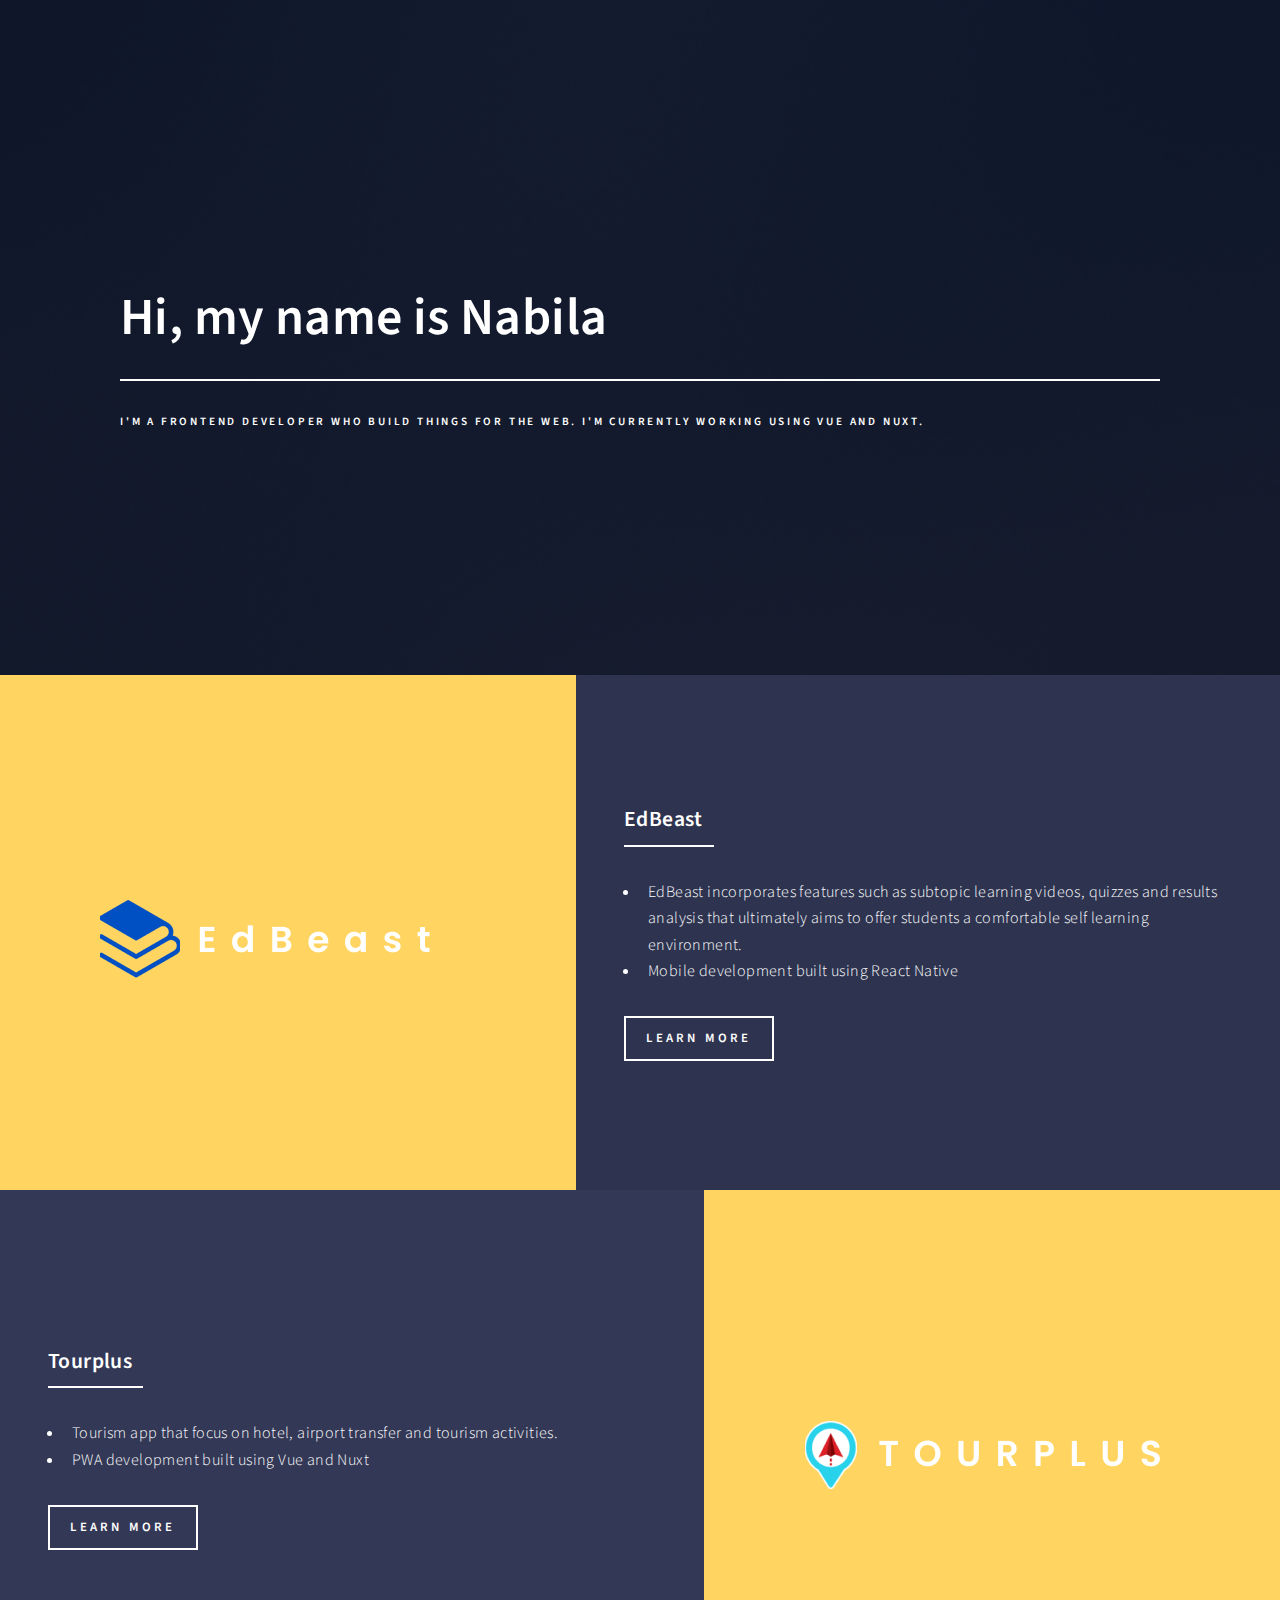
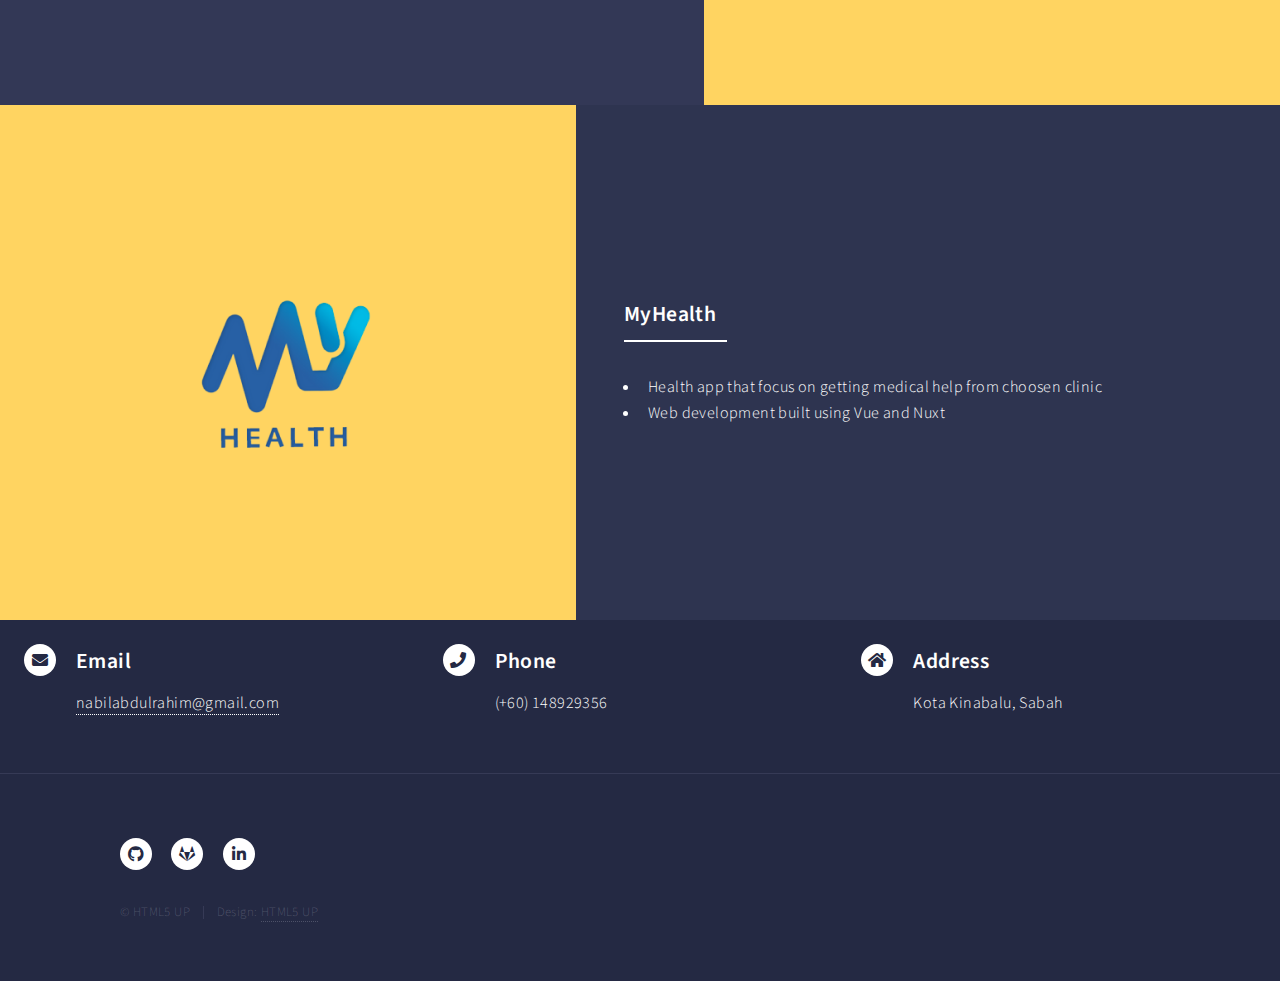
==== commit f45337fc: "Update index.html" ====
--- a/index.html
+++ b/index.html
@@ -6,7 +6,7 @@
 -->
 <html>
 	<head>
-		<title>Nabila - Frontend Develope</title>
+		<title>Nabila - Frontend Developer</title>
 		<meta charset="utf-8" />
 		<meta name="viewport" content="width=device-width, initial-scale=1, user-scalable=no" />
 		<link rel="stylesheet" href="assets/css/main.css" />
@@ -43,7 +43,7 @@
 											<h3>EdBeast</h3>
 										</header>
 										<ul>
-											<li>EdBeast incorporates features such as subtopic learning videos, quizzes and results analysis that ultimately aims to offer sutdents a comfortable self learning environment.</li>
+											<li>EdBeast incorporates features such as subtopic learning videos, quizzes and results analysis that ultimately aims to offer students a comfortable self learning environment.</li>
 											<li>Mobile development built using React Native</li>
 										</ul>
 										<ul class="actions">
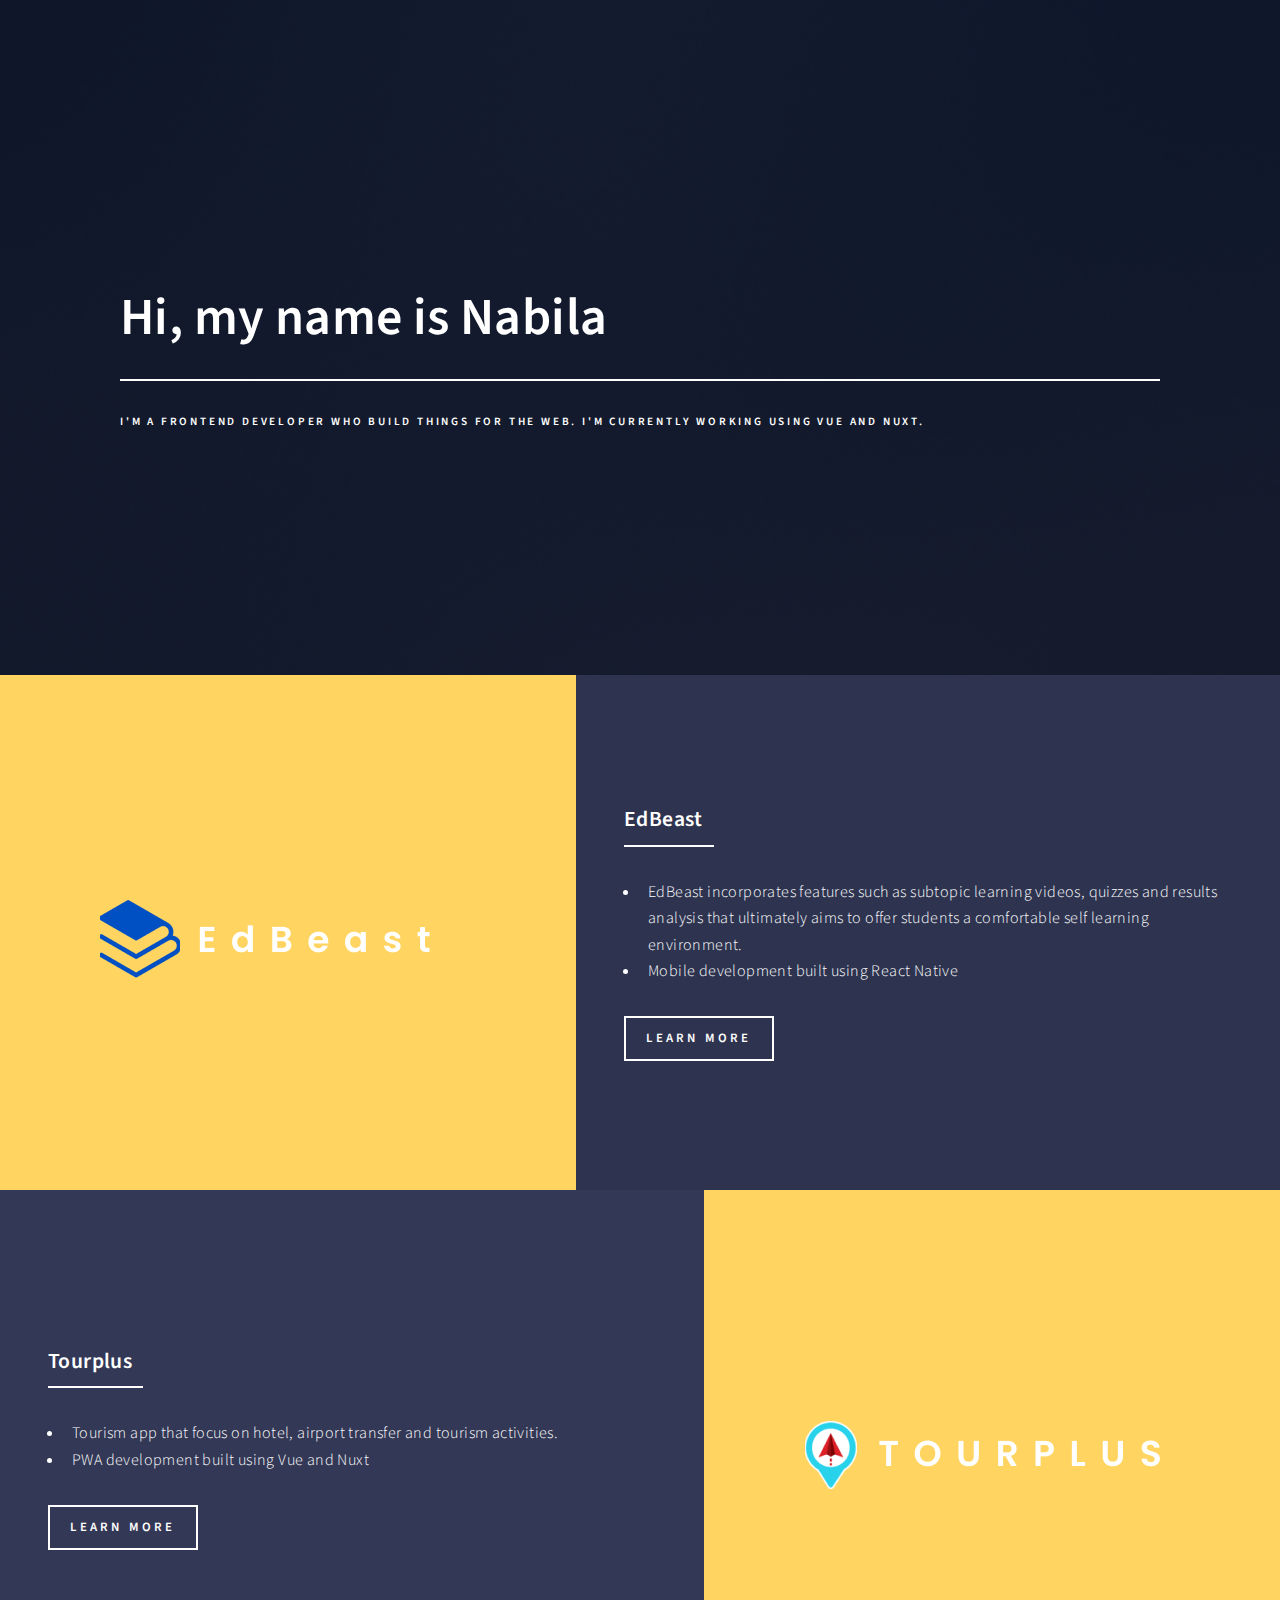
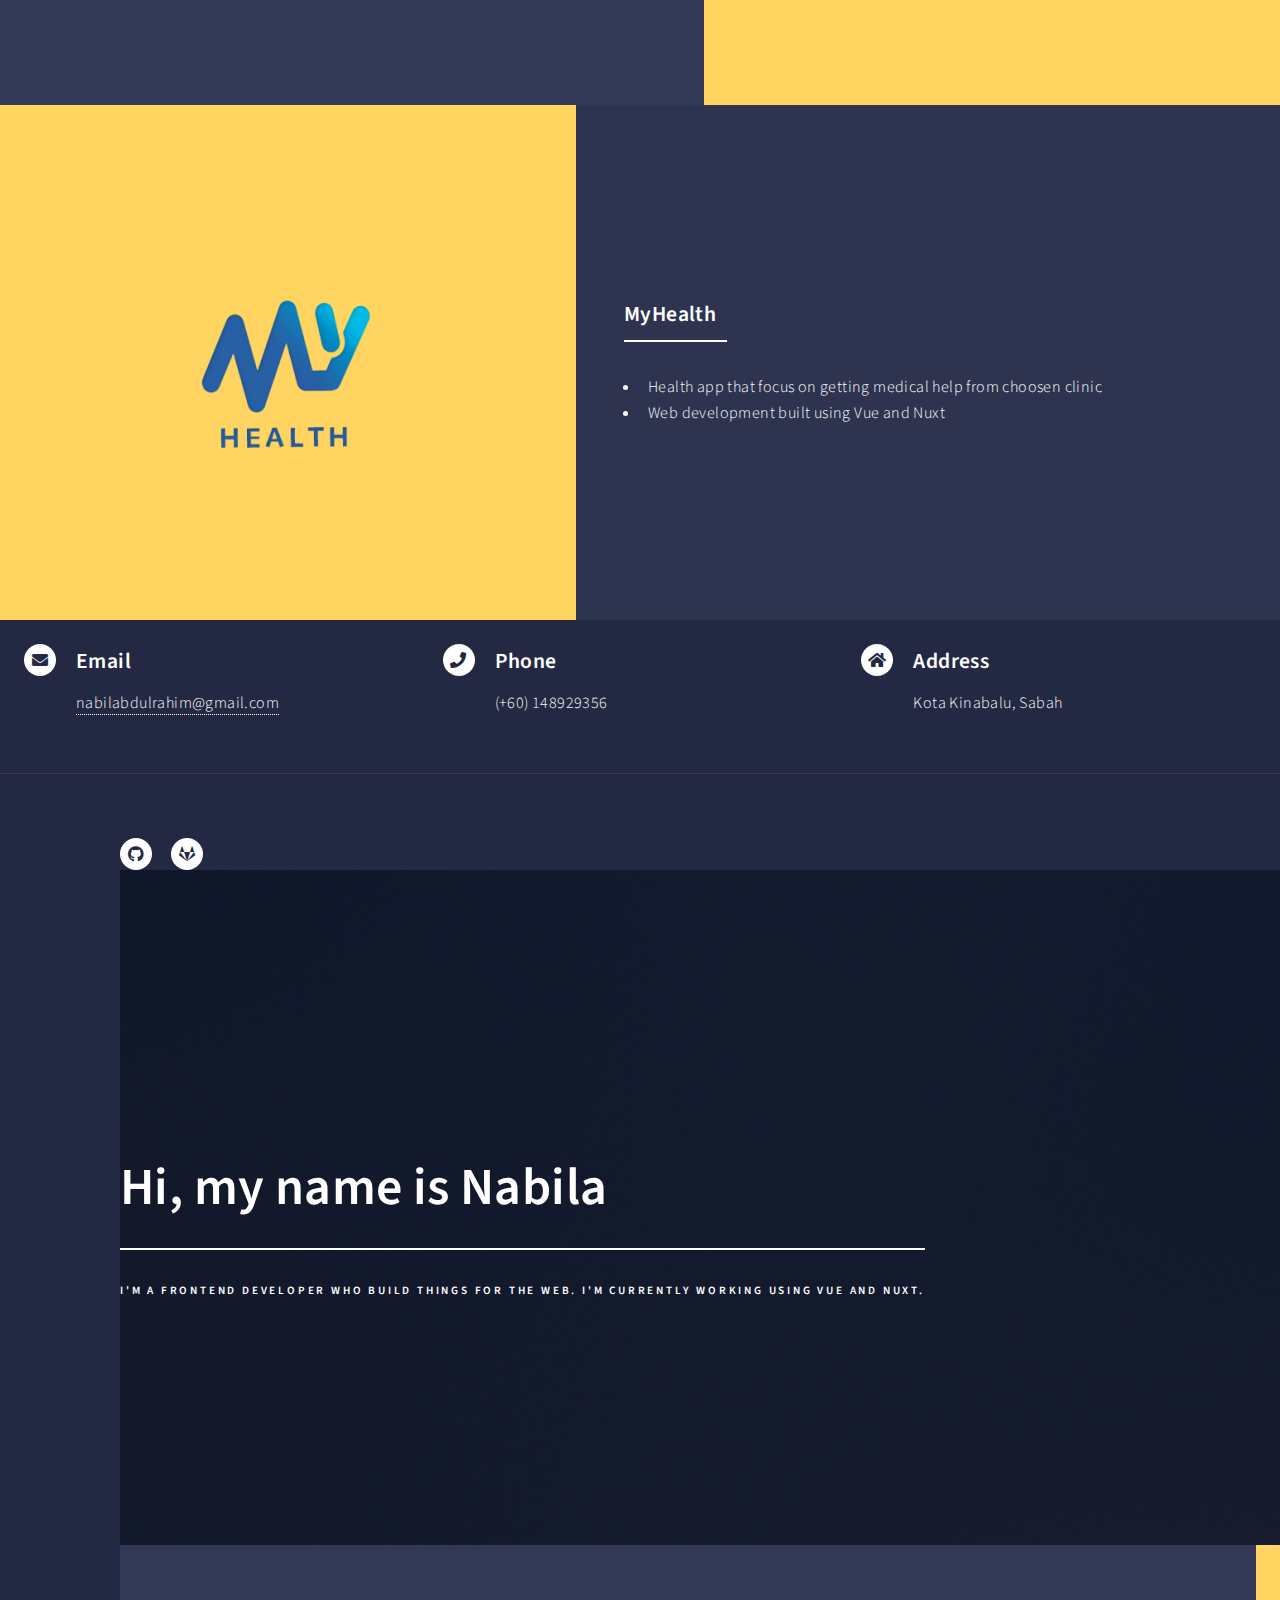
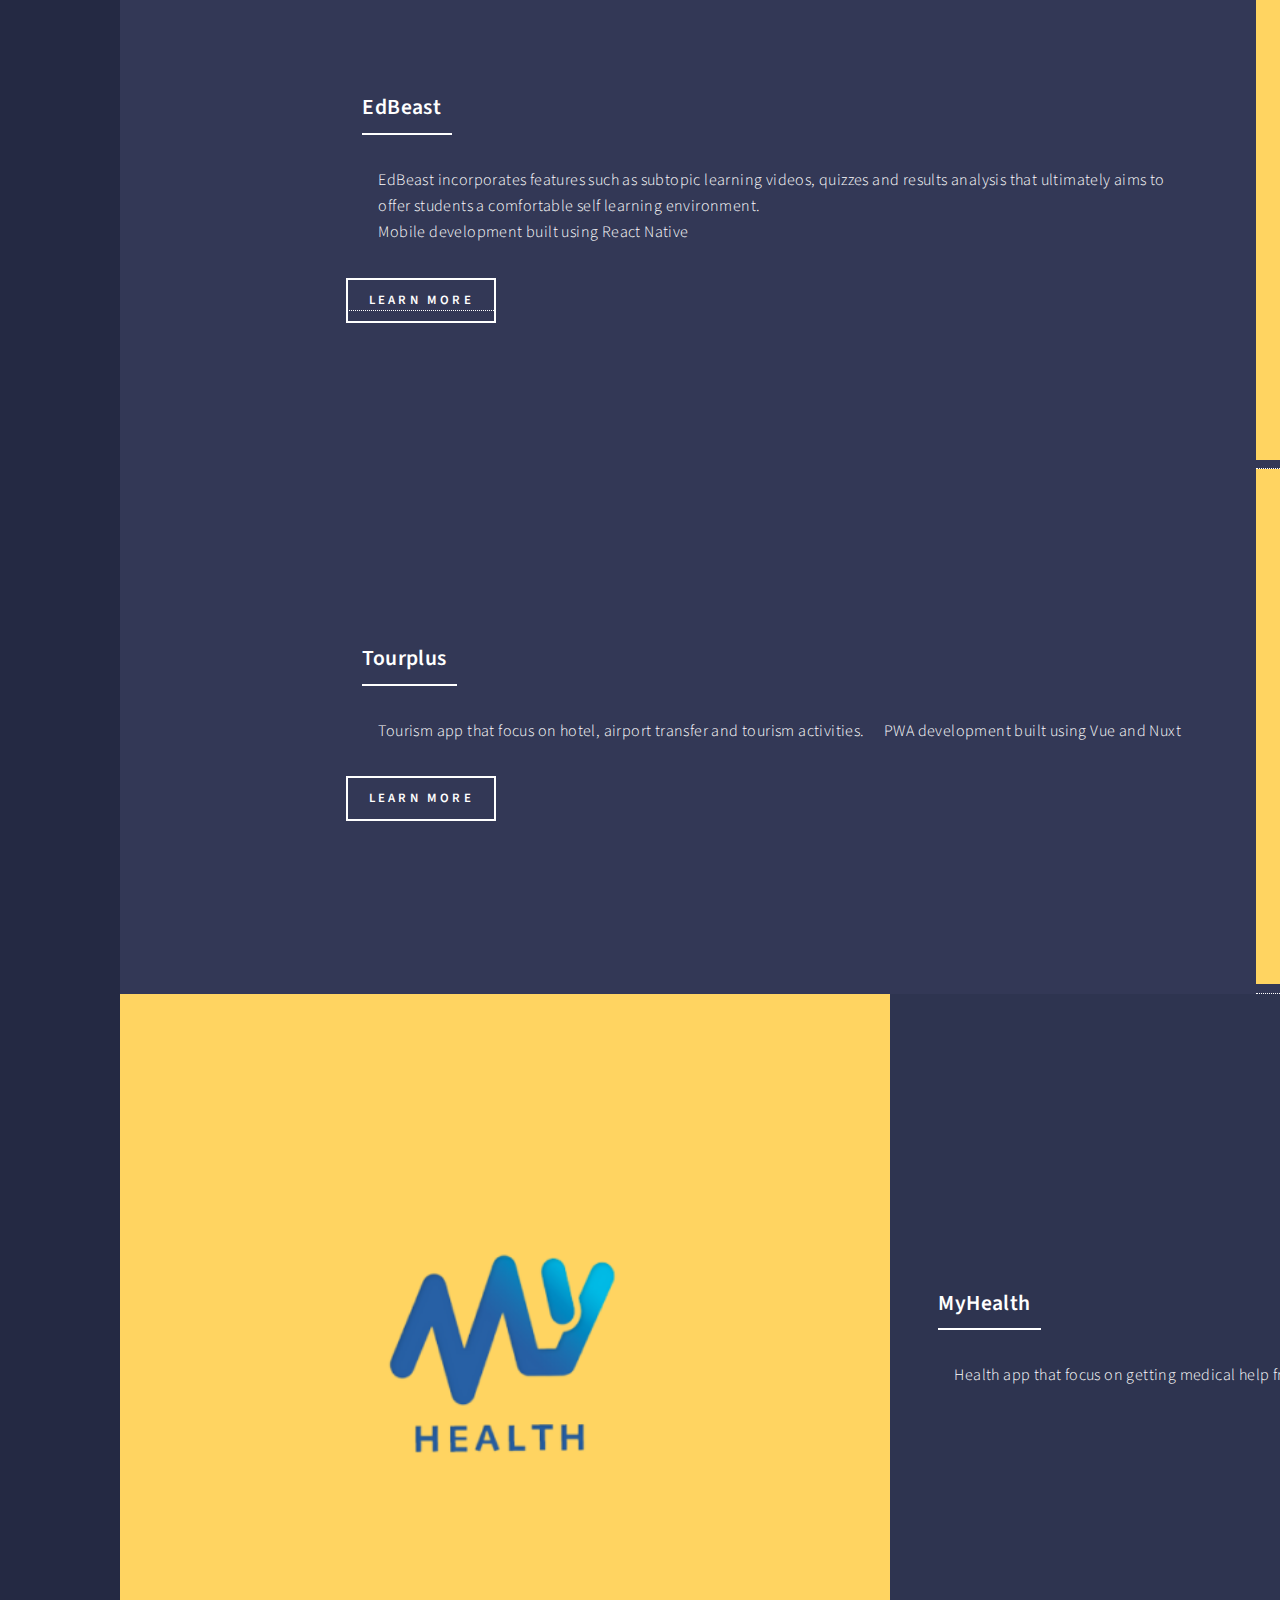
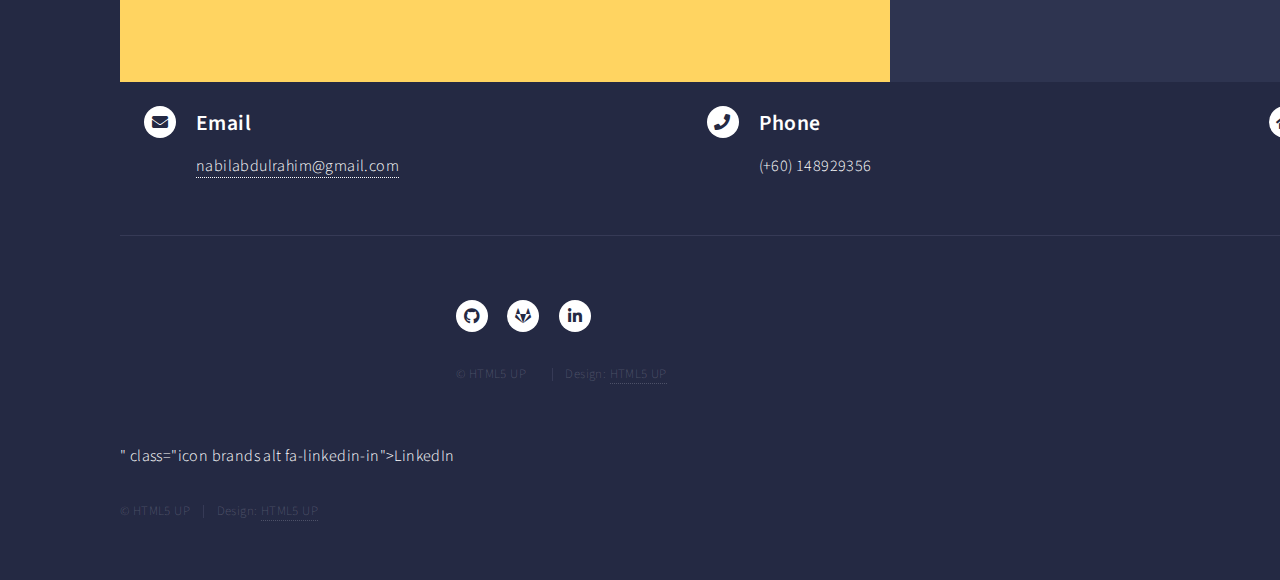
==== commit df959d73: "Update index.html" ====
--- a/index.html
+++ b/index.html
@@ -127,7 +127,136 @@
 <!--								<li><a href="#" class="icon brands alt fa-instagram"><span class="label">Instagram</span></a></li>-->
 								<li><a href="https://github.com/fathinnabila64" class="icon brands alt fa-github"><span class="label">Github</span></a></li>
 								<li><a href="https://gitlab.com/nabilaabdulrahim" class="icon brands alt fa-gitlab"><span class="label">Gitlab</span></a></li>
-								<li><a href="https://www.linkedin.com/in/fathinnabila64/" class="icon brands alt fa-linkedin-in"><span class="label">LinkedIn</span></a></li>
+								<li><a href="<!DOCTYPE HTML>
+<!--
+	Forty by HTML5 UP
+	html5up.net | @ajlkn
+	Free for personal and commercial use under the CCA 3.0 license (html5up.net/license)
+-->
+<html>
+	<head>
+		<title>Nabila - Frontend Developer</title>
+		<meta charset="utf-8" />
+		<meta name="viewport" content="width=device-width, initial-scale=1, user-scalable=no" />
+		<link rel="stylesheet" href="assets/css/main.css" />
+		<noscript><link rel="stylesheet" href="assets/css/noscript.css" /></noscript>
+	</head>
+	<body class="is-preload">
+
+		<!-- Wrapper -->
+			<div id="wrapper">
+
+				<!-- Banner -->
+					<section id="banner" class="major">
+						<div class="inner">
+							<header class="major">
+								<h1>Hi, my name is Nabila</h1>
+							</header>
+							<div class="content">
+								<p>I'm a frontend developer who build things for the web. I'm currently working using Vue and Nuxt.</p>
+							</div>
+						</div>
+					</section>
+
+				<!-- Main -->
+					<div id="main">
+
+						<section id="two" class="spotlights">
+							<section>
+								<div class="image">
+									<img src="images/pic44.png" alt="" data-position="center center" />
+								</div>
+								<div class="content">
+									<div class="inner">
+										<header class="major">
+											<h3>EdBeast</h3>
+										</header>
+										<ul>
+											<li>EdBeast incorporates features such as subtopic learning videos, quizzes and results analysis that ultimately aims to offer students a comfortable self learning environment.</li>
+											<li>Mobile development built using React Native</li>
+										</ul>
+										<ul class="actions">
+											<li><a href="http://edbeast.com:88/#" class="button">Learn more</a></li>
+										</ul>
+									</div>
+								</div>
+							</section>
+							<section>
+								<div class="image">
+									<img src="images/pic45.png" alt="" data-position="top center"/>
+								</div>
+								<div class="content">
+									<div class="inner">
+										<header class="major">
+											<h3>Tourplus</h3>
+										</header>
+										<ul>
+											<li>Tourism app that focus on hotel, airport transfer and tourism activities.</li>
+											<li>PWA development built using Vue and Nuxt</li>
+										</ul>
+										<ul class="actions">
+											<li><a href="https://www.tourplus.my/en/" class="button">Learn more</a></li>
+										</ul>
+									</div>
+								</div>
+							</section>
+							<section>
+								<div class="image">
+									<img src="images/pic46.png" alt="" data-position="25% 25%"/>
+								</div>
+								<div class="content">
+									<div class="inner">
+										<header class="major">
+											<h3>MyHealth</h3>
+										</header>
+										<ul>
+											<li>Health app that focus on getting medical help from choosen clinic</li>
+											<li>Web development built using Vue and Nuxt</li>
+										</ul>
+									</div>
+								</div>
+							</section>
+						</section>
+
+					</div>
+
+				<!-- Contact -->
+					<section id="contact">
+						<div class="row p-4">
+								<section class="col-4 col-12-small">
+									<div class="contact-method">
+										<span class="icon solid alt fa-envelope"></span>
+										<h3>Email</h3>
+										<a href="#">nabilabdulrahim@gmail.com</a>
+									</div>
+								</section>
+								<section class="col-4 col-12-small">
+									<div class="contact-method">
+										<span class="icon solid alt fa-phone"></span>
+										<h3>Phone</h3>
+										<span>(+60) 148929356</span>
+									</div>
+								</section>
+								<section class="col-4 col-12-small">
+									<div class="contact-method">
+										<span class="icon solid alt fa-home"></span>
+										<h3>Address</h3>
+										<span>Kota Kinabalu, Sabah</span>
+									</div>
+								</section>
+						</div>
+					</section>
+
+				<!-- Footer -->
+					<footer id="footer">
+						<div class="inner">
+							<ul class="icons">
+<!--								<li><a href="#" class="icon brands alt fa-twitter"><span class="label">Twitter</span></a></li>-->
+<!--								<li><a href="#" class="icon brands alt fa-facebook-f"><span class="label">Facebook</span></a></li>-->
+<!--								<li><a href="#" class="icon brands alt fa-instagram"><span class="label">Instagram</span></a></li>-->
+								<li><a href="https://github.com/fathinnabila64" class="icon brands alt fa-github"><span class="label">Github</span></a></li>
+								<li><a href="https://gitlab.com/nabilaabdulrahim" class="icon brands alt fa-gitlab"><span class="label">Gitlab</span></a></li>
+								<li><a href="https://www.linkedin.com/in/nabila64/" class="icon brands alt fa-linkedin-in"><span class="label">LinkedIn</span></a></li>
 							</ul>
 							<ul class="copyright">
 								<li>&copy; HTML5 UP</li><li>Design: <a href="https://html5up.net">HTML5 UP</a></li>
@@ -147,4 +276,24 @@
 			<script src="assets/js/main.js"></script>
 
 	</body>
+</html>" class="icon brands alt fa-linkedin-in"><span class="label">LinkedIn</span></a></li>
+							</ul>
+							<ul class="copyright">
+								<li>&copy; HTML5 UP</li><li>Design: <a href="https://html5up.net">HTML5 UP</a></li>
+							</ul>
+						</div>
+					</footer>
+
+			</div>
+
+		<!-- Scripts -->
+			<script src="assets/js/jquery.min.js"></script>
+			<script src="assets/js/jquery.scrolly.min.js"></script>
+			<script src="assets/js/jquery.scrollex.min.js"></script>
+			<script src="assets/js/browser.min.js"></script>
+			<script src="assets/js/breakpoints.min.js"></script>
+			<script src="assets/js/util.js"></script>
+			<script src="assets/js/main.js"></script>
+
+	</body>
 </html>
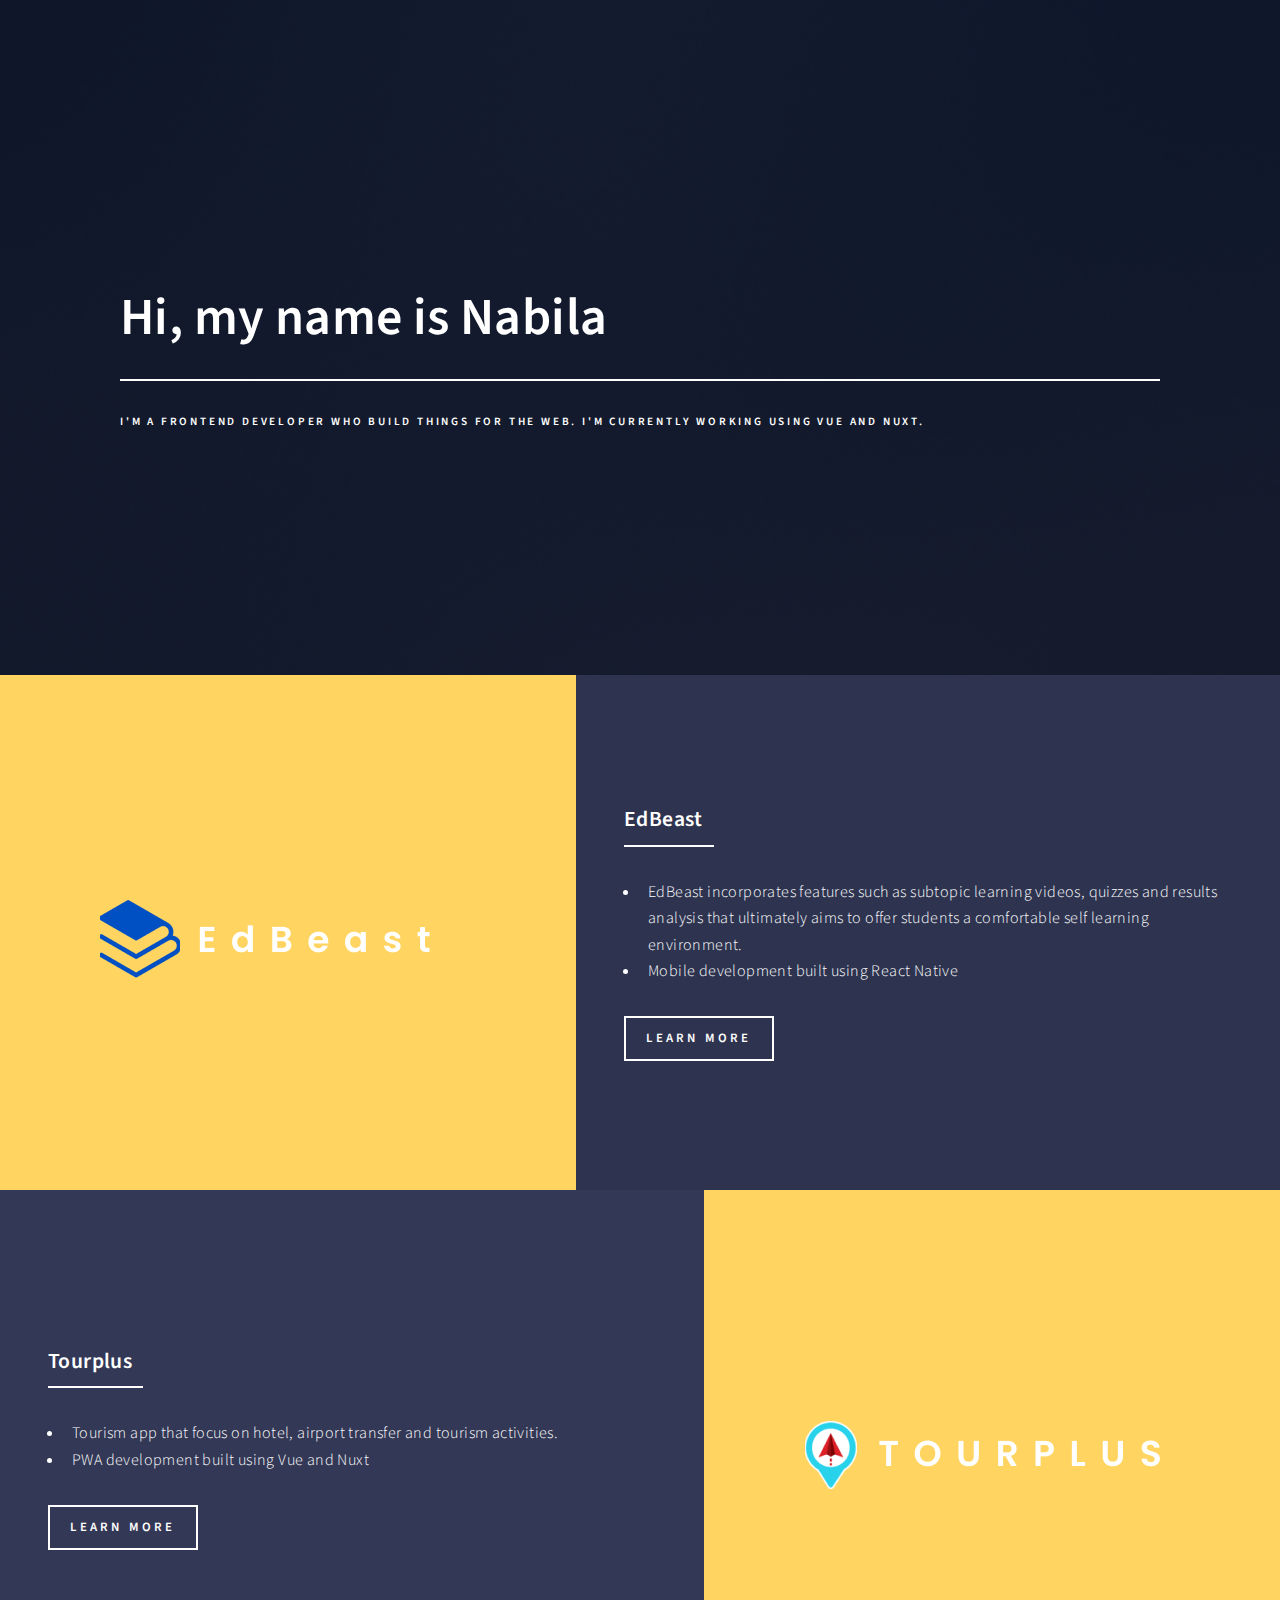
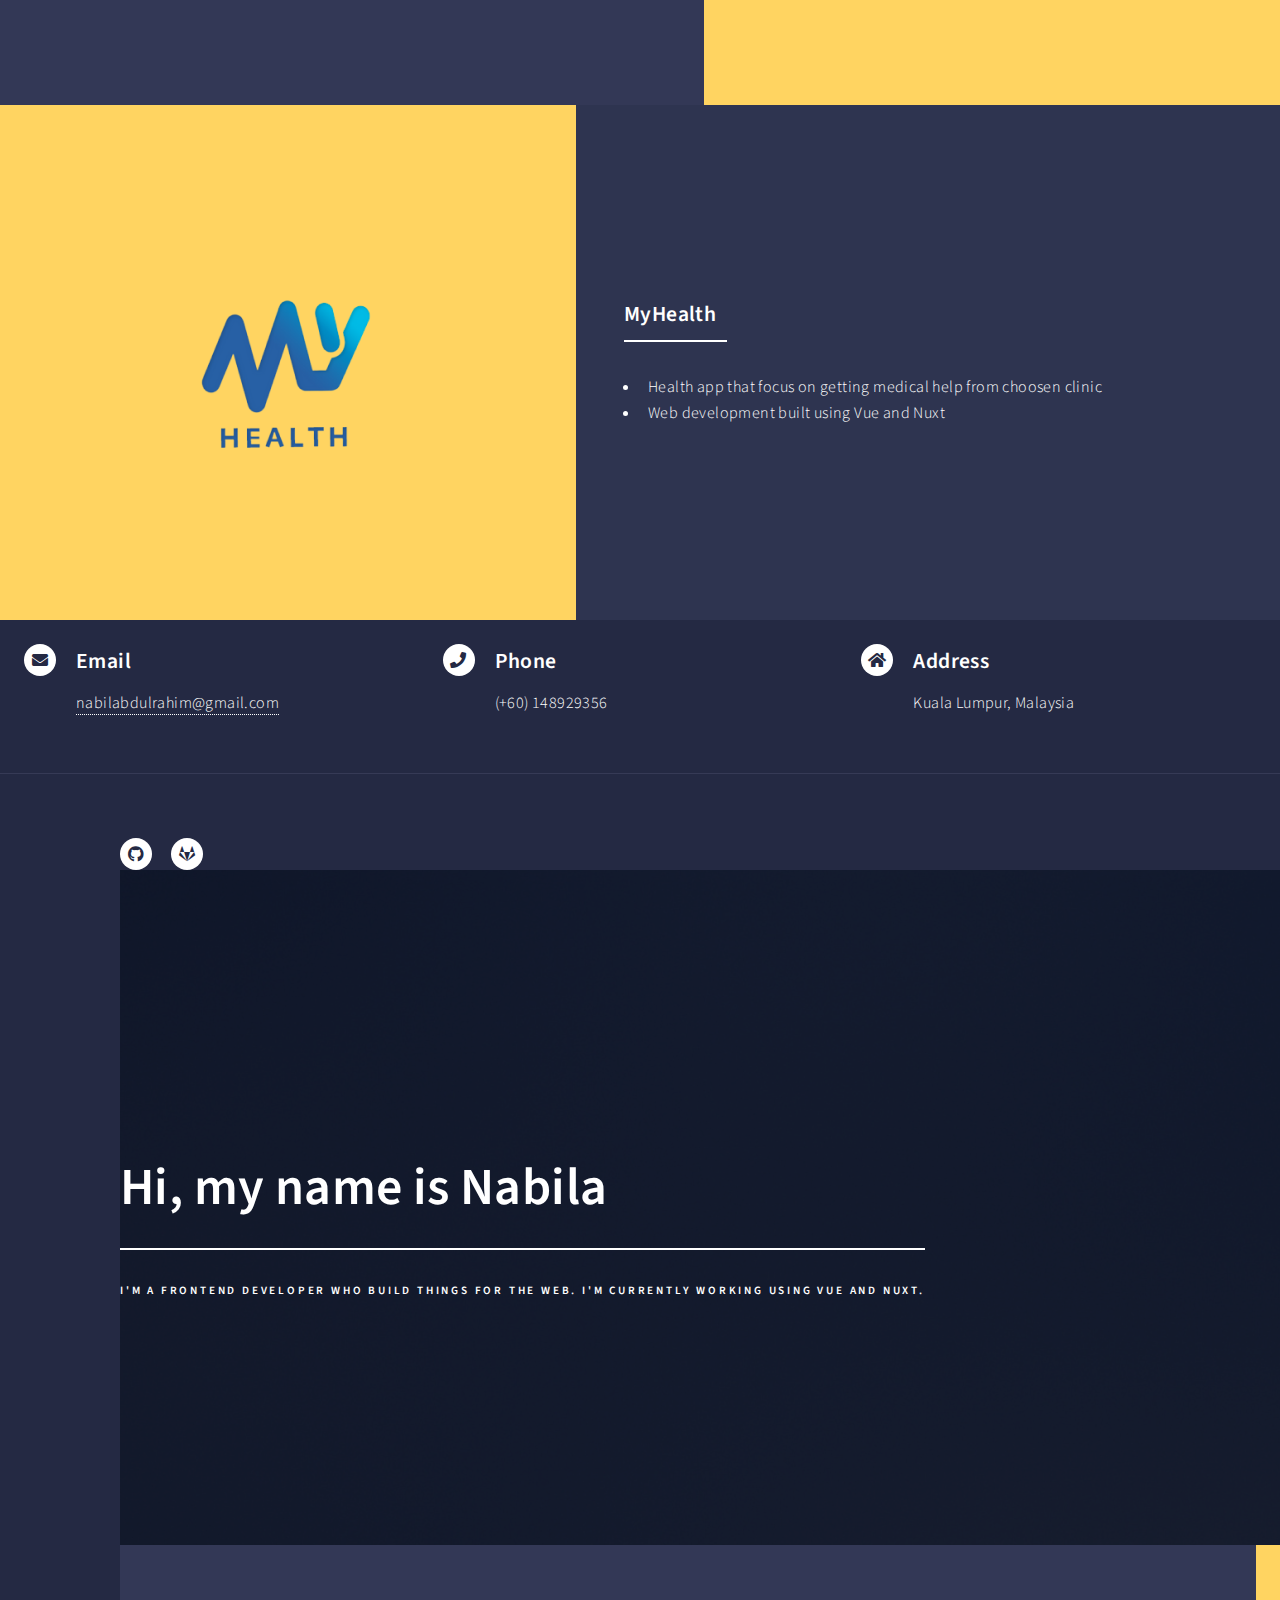
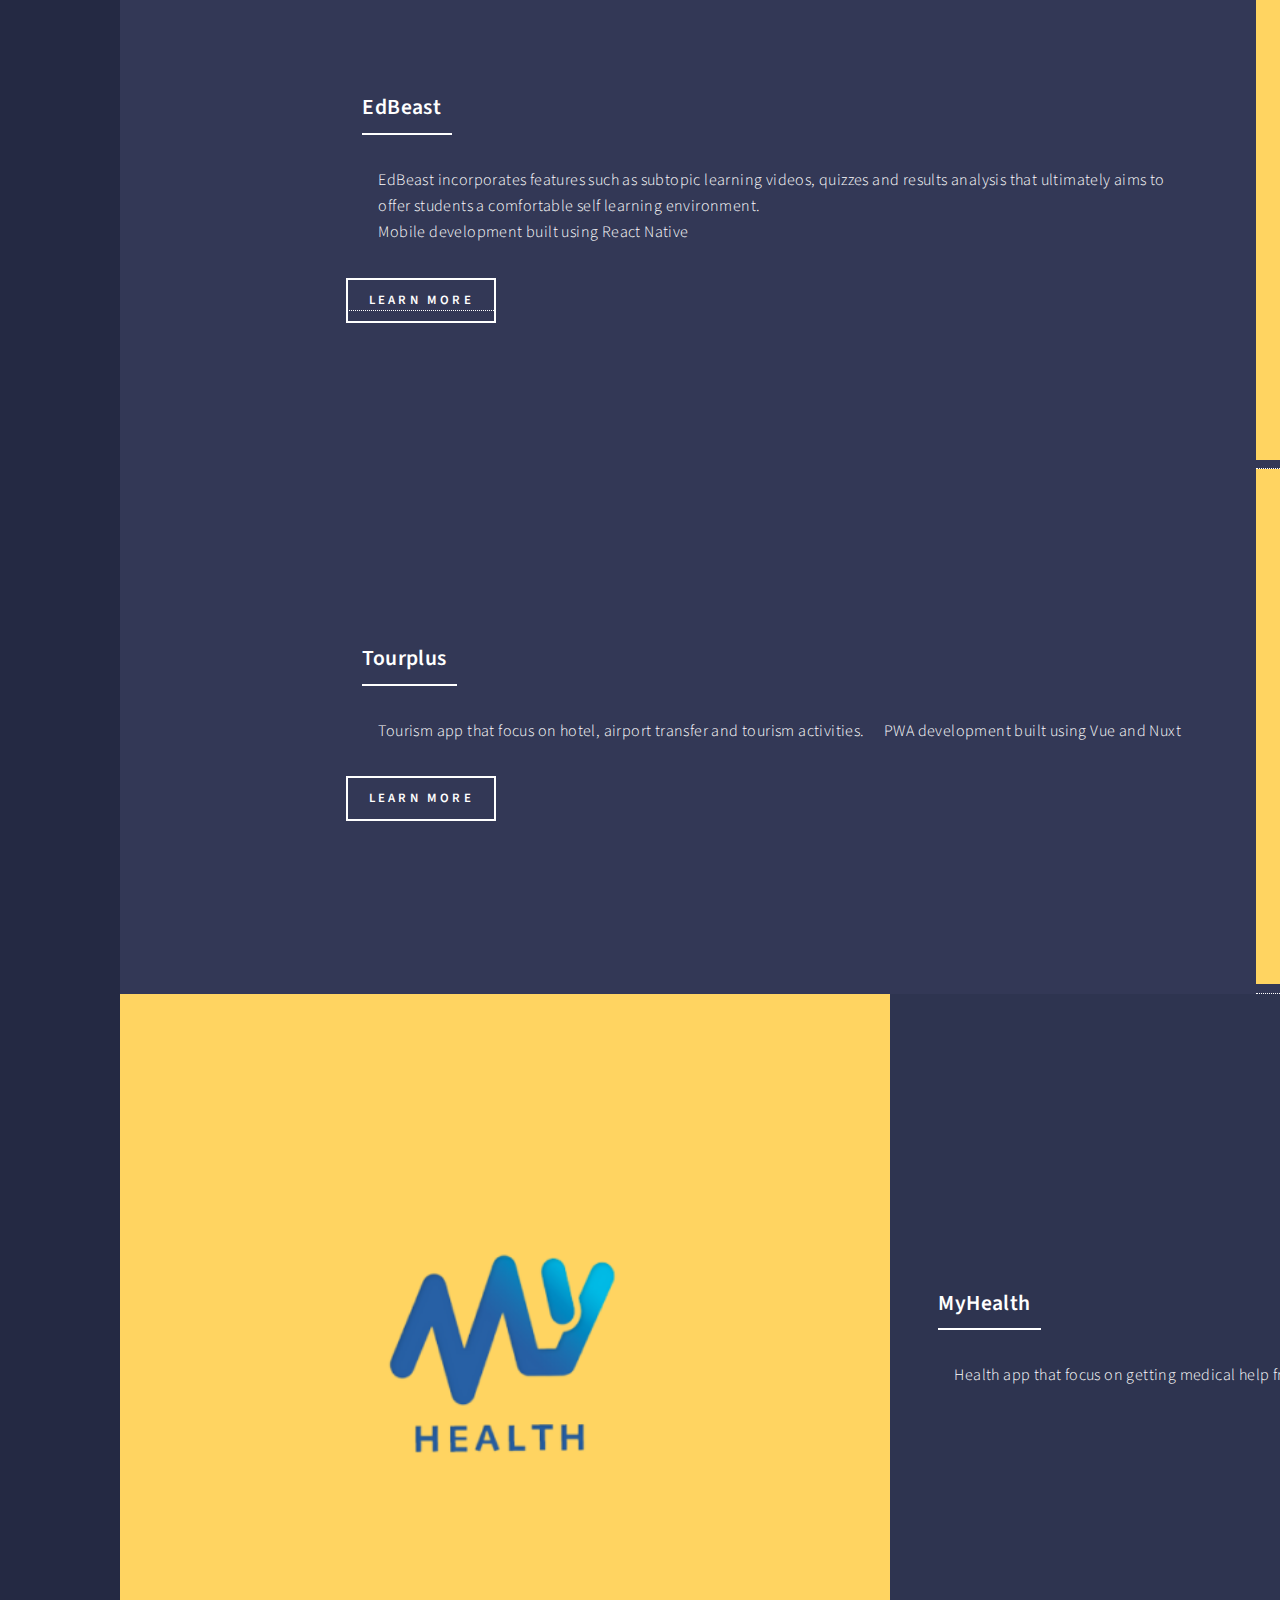
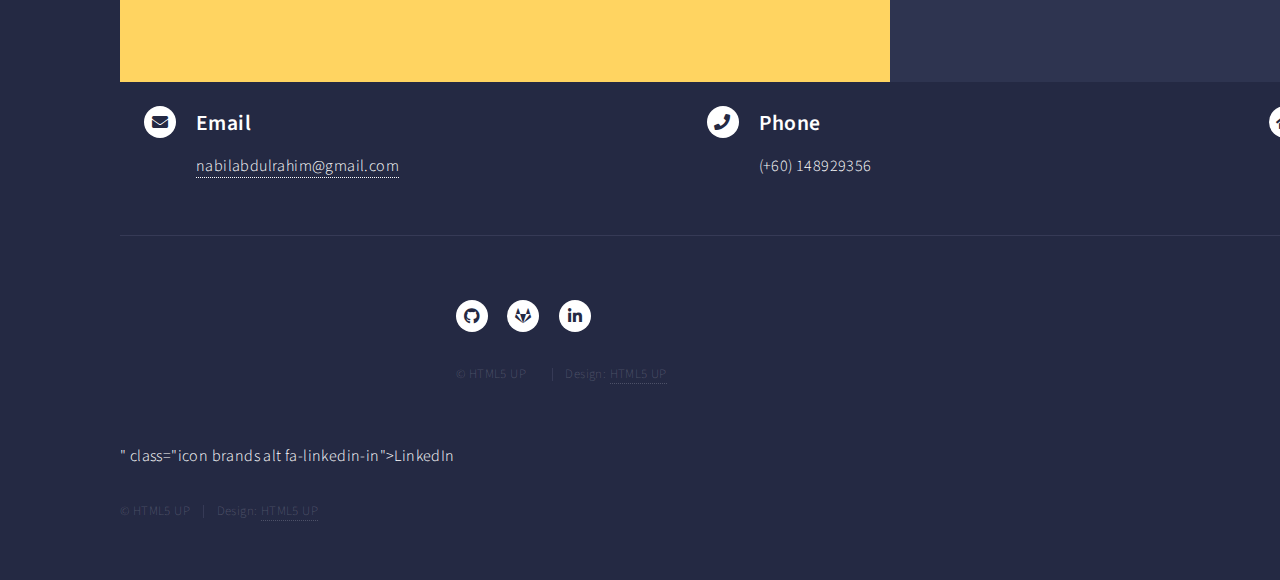
==== commit f3d295fd: "Update index.html" ====
--- a/index.html
+++ b/index.html
@@ -112,7 +112,7 @@
 									<div class="contact-method">
 										<span class="icon solid alt fa-home"></span>
 										<h3>Address</h3>
-										<span>Kota Kinabalu, Sabah</span>
+										<span>Kuala Lumpur, Malaysia</span>
 									</div>
 								</section>
 						</div>
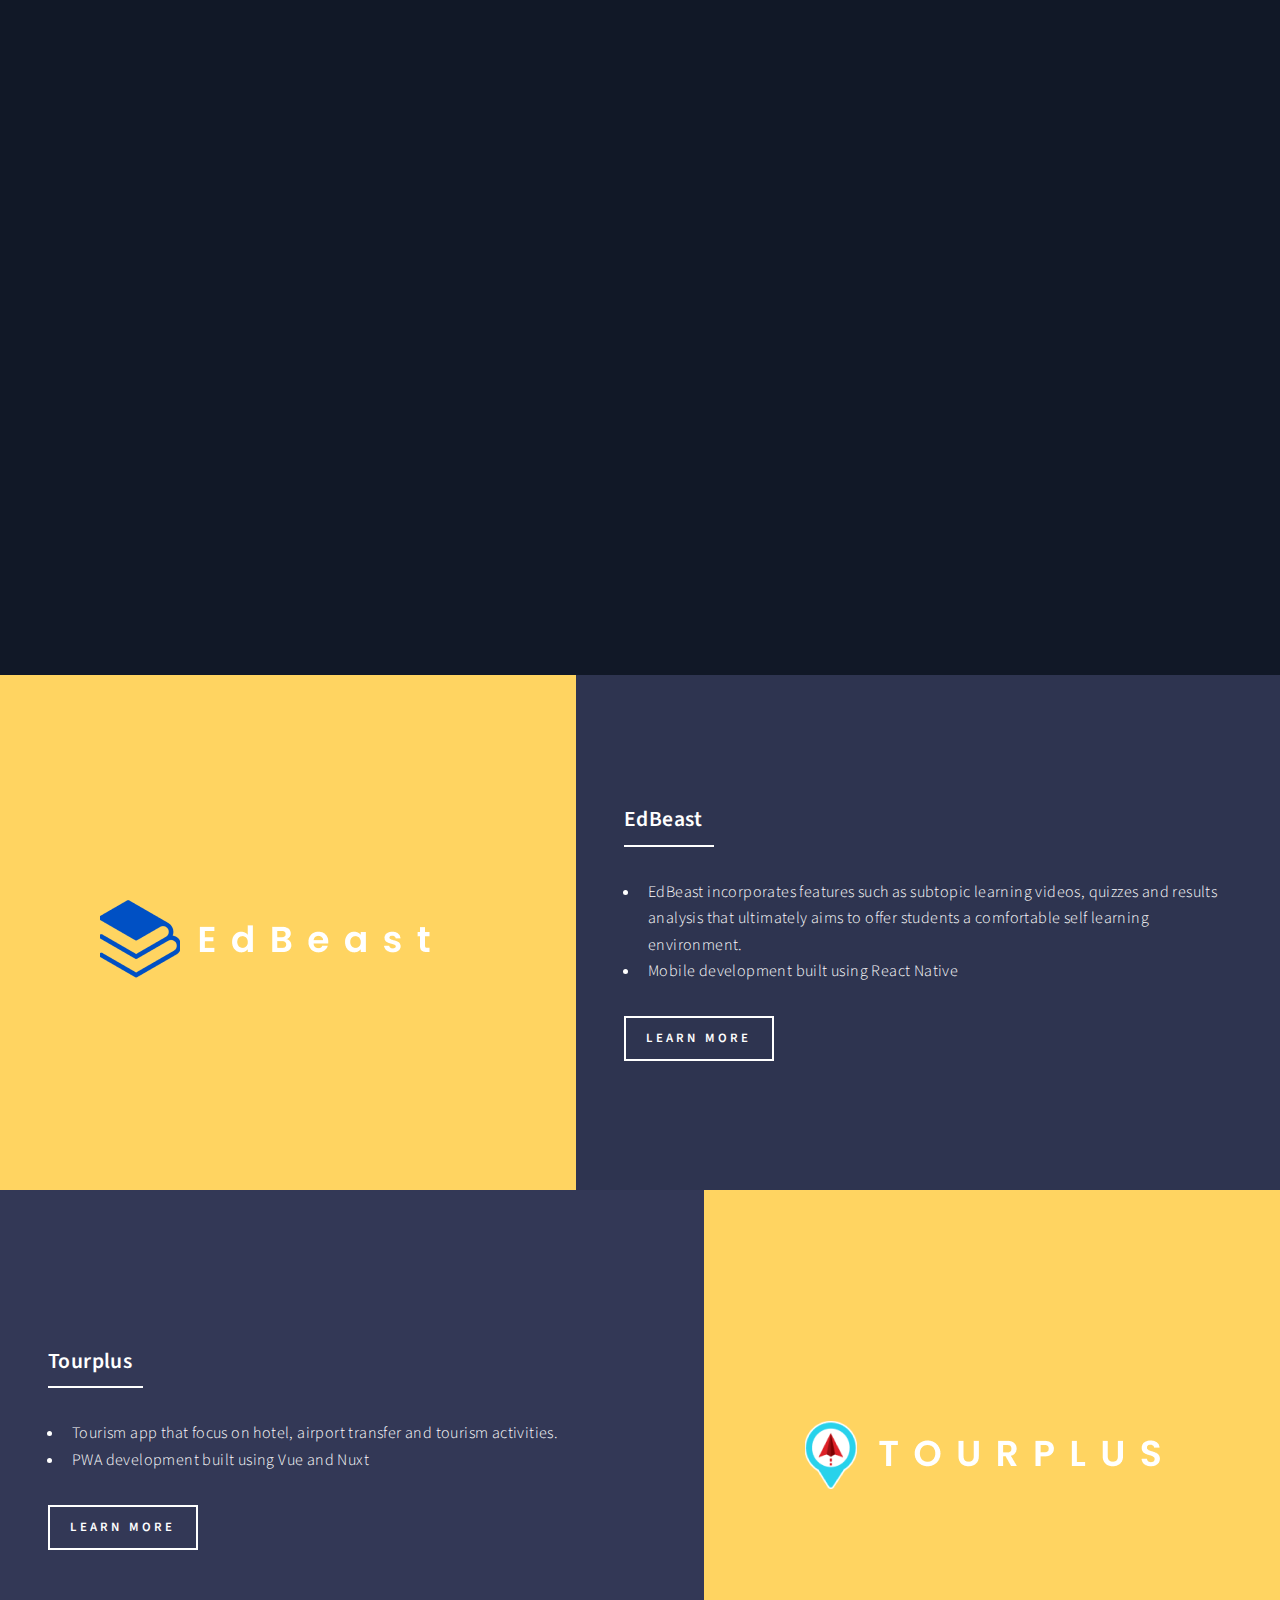
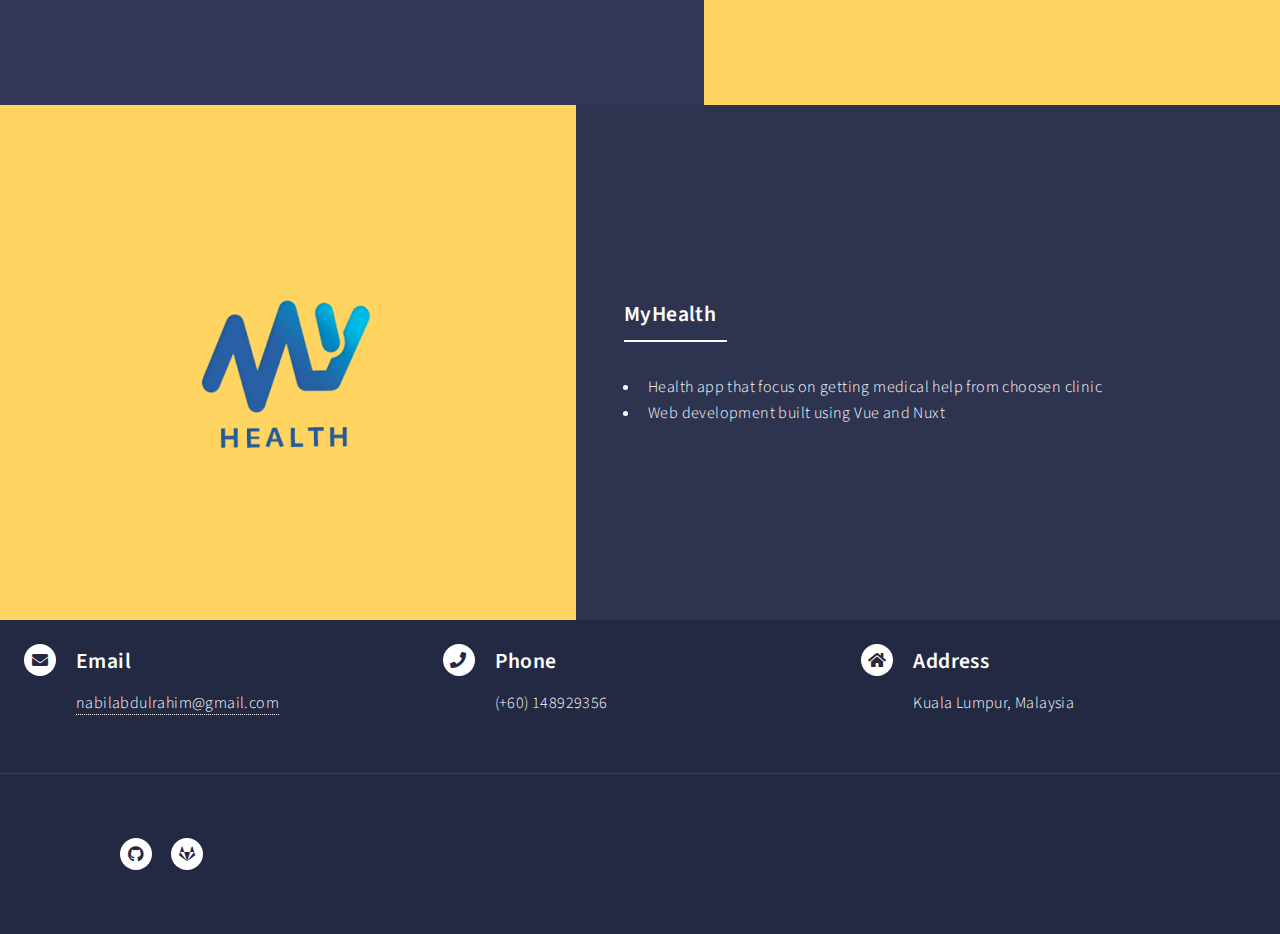
==== commit f5928c65: "Update index.html" ====
--- a/index.html
+++ b/index.html
@@ -133,167 +133,4 @@
 	html5up.net | @ajlkn
 	Free for personal and commercial use under the CCA 3.0 license (html5up.net/license)
 -->
-<html>
-	<head>
-		<title>Nabila - Frontend Developer</title>
-		<meta charset="utf-8" />
-		<meta name="viewport" content="width=device-width, initial-scale=1, user-scalable=no" />
-		<link rel="stylesheet" href="assets/css/main.css" />
-		<noscript><link rel="stylesheet" href="assets/css/noscript.css" /></noscript>
-	</head>
-	<body class="is-preload">
-
-		<!-- Wrapper -->
-			<div id="wrapper">
-
-				<!-- Banner -->
-					<section id="banner" class="major">
-						<div class="inner">
-							<header class="major">
-								<h1>Hi, my name is Nabila</h1>
-							</header>
-							<div class="content">
-								<p>I'm a frontend developer who build things for the web. I'm currently working using Vue and Nuxt.</p>
-							</div>
-						</div>
-					</section>
-
-				<!-- Main -->
-					<div id="main">
-
-						<section id="two" class="spotlights">
-							<section>
-								<div class="image">
-									<img src="images/pic44.png" alt="" data-position="center center" />
-								</div>
-								<div class="content">
-									<div class="inner">
-										<header class="major">
-											<h3>EdBeast</h3>
-										</header>
-										<ul>
-											<li>EdBeast incorporates features such as subtopic learning videos, quizzes and results analysis that ultimately aims to offer students a comfortable self learning environment.</li>
-											<li>Mobile development built using React Native</li>
-										</ul>
-										<ul class="actions">
-											<li><a href="http://edbeast.com:88/#" class="button">Learn more</a></li>
-										</ul>
-									</div>
-								</div>
-							</section>
-							<section>
-								<div class="image">
-									<img src="images/pic45.png" alt="" data-position="top center"/>
-								</div>
-								<div class="content">
-									<div class="inner">
-										<header class="major">
-											<h3>Tourplus</h3>
-										</header>
-										<ul>
-											<li>Tourism app that focus on hotel, airport transfer and tourism activities.</li>
-											<li>PWA development built using Vue and Nuxt</li>
-										</ul>
-										<ul class="actions">
-											<li><a href="https://www.tourplus.my/en/" class="button">Learn more</a></li>
-										</ul>
-									</div>
-								</div>
-							</section>
-							<section>
-								<div class="image">
-									<img src="images/pic46.png" alt="" data-position="25% 25%"/>
-								</div>
-								<div class="content">
-									<div class="inner">
-										<header class="major">
-											<h3>MyHealth</h3>
-										</header>
-										<ul>
-											<li>Health app that focus on getting medical help from choosen clinic</li>
-											<li>Web development built using Vue and Nuxt</li>
-										</ul>
-									</div>
-								</div>
-							</section>
-						</section>
-
-					</div>
-
-				<!-- Contact -->
-					<section id="contact">
-						<div class="row p-4">
-								<section class="col-4 col-12-small">
-									<div class="contact-method">
-										<span class="icon solid alt fa-envelope"></span>
-										<h3>Email</h3>
-										<a href="#">nabilabdulrahim@gmail.com</a>
-									</div>
-								</section>
-								<section class="col-4 col-12-small">
-									<div class="contact-method">
-										<span class="icon solid alt fa-phone"></span>
-										<h3>Phone</h3>
-										<span>(+60) 148929356</span>
-									</div>
-								</section>
-								<section class="col-4 col-12-small">
-									<div class="contact-method">
-										<span class="icon solid alt fa-home"></span>
-										<h3>Address</h3>
-										<span>Kota Kinabalu, Sabah</span>
-									</div>
-								</section>
-						</div>
-					</section>
-
-				<!-- Footer -->
-					<footer id="footer">
-						<div class="inner">
-							<ul class="icons">
-<!--								<li><a href="#" class="icon brands alt fa-twitter"><span class="label">Twitter</span></a></li>-->
-<!--								<li><a href="#" class="icon brands alt fa-facebook-f"><span class="label">Facebook</span></a></li>-->
-<!--								<li><a href="#" class="icon brands alt fa-instagram"><span class="label">Instagram</span></a></li>-->
-								<li><a href="https://github.com/fathinnabila64" class="icon brands alt fa-github"><span class="label">Github</span></a></li>
-								<li><a href="https://gitlab.com/nabilaabdulrahim" class="icon brands alt fa-gitlab"><span class="label">Gitlab</span></a></li>
-								<li><a href="https://www.linkedin.com/in/nabila64/" class="icon brands alt fa-linkedin-in"><span class="label">LinkedIn</span></a></li>
-							</ul>
-							<ul class="copyright">
-								<li>&copy; HTML5 UP</li><li>Design: <a href="https://html5up.net">HTML5 UP</a></li>
-							</ul>
-						</div>
-					</footer>
-
-			</div>
-
-		<!-- Scripts -->
-			<script src="assets/js/jquery.min.js"></script>
-			<script src="assets/js/jquery.scrolly.min.js"></script>
-			<script src="assets/js/jquery.scrollex.min.js"></script>
-			<script src="assets/js/browser.min.js"></script>
-			<script src="assets/js/breakpoints.min.js"></script>
-			<script src="assets/js/util.js"></script>
-			<script src="assets/js/main.js"></script>
-
-	</body>
-</html>" class="icon brands alt fa-linkedin-in"><span class="label">LinkedIn</span></a></li>
-							</ul>
-							<ul class="copyright">
-								<li>&copy; HTML5 UP</li><li>Design: <a href="https://html5up.net">HTML5 UP</a></li>
-							</ul>
-						</div>
-					</footer>
-
-			</div>
-
-		<!-- Scripts -->
-			<script src="assets/js/jquery.min.js"></script>
-			<script src="assets/js/jquery.scrolly.min.js"></script>
-			<script src="assets/js/jquery.scrollex.min.js"></script>
-			<script src="assets/js/browser.min.js"></script>
-			<script src="assets/js/breakpoints.min.js"></script>
-			<script src="assets/js/util.js"></script>
-			<script src="assets/js/main.js"></script>
-
-	</body>
-</html>
+<html
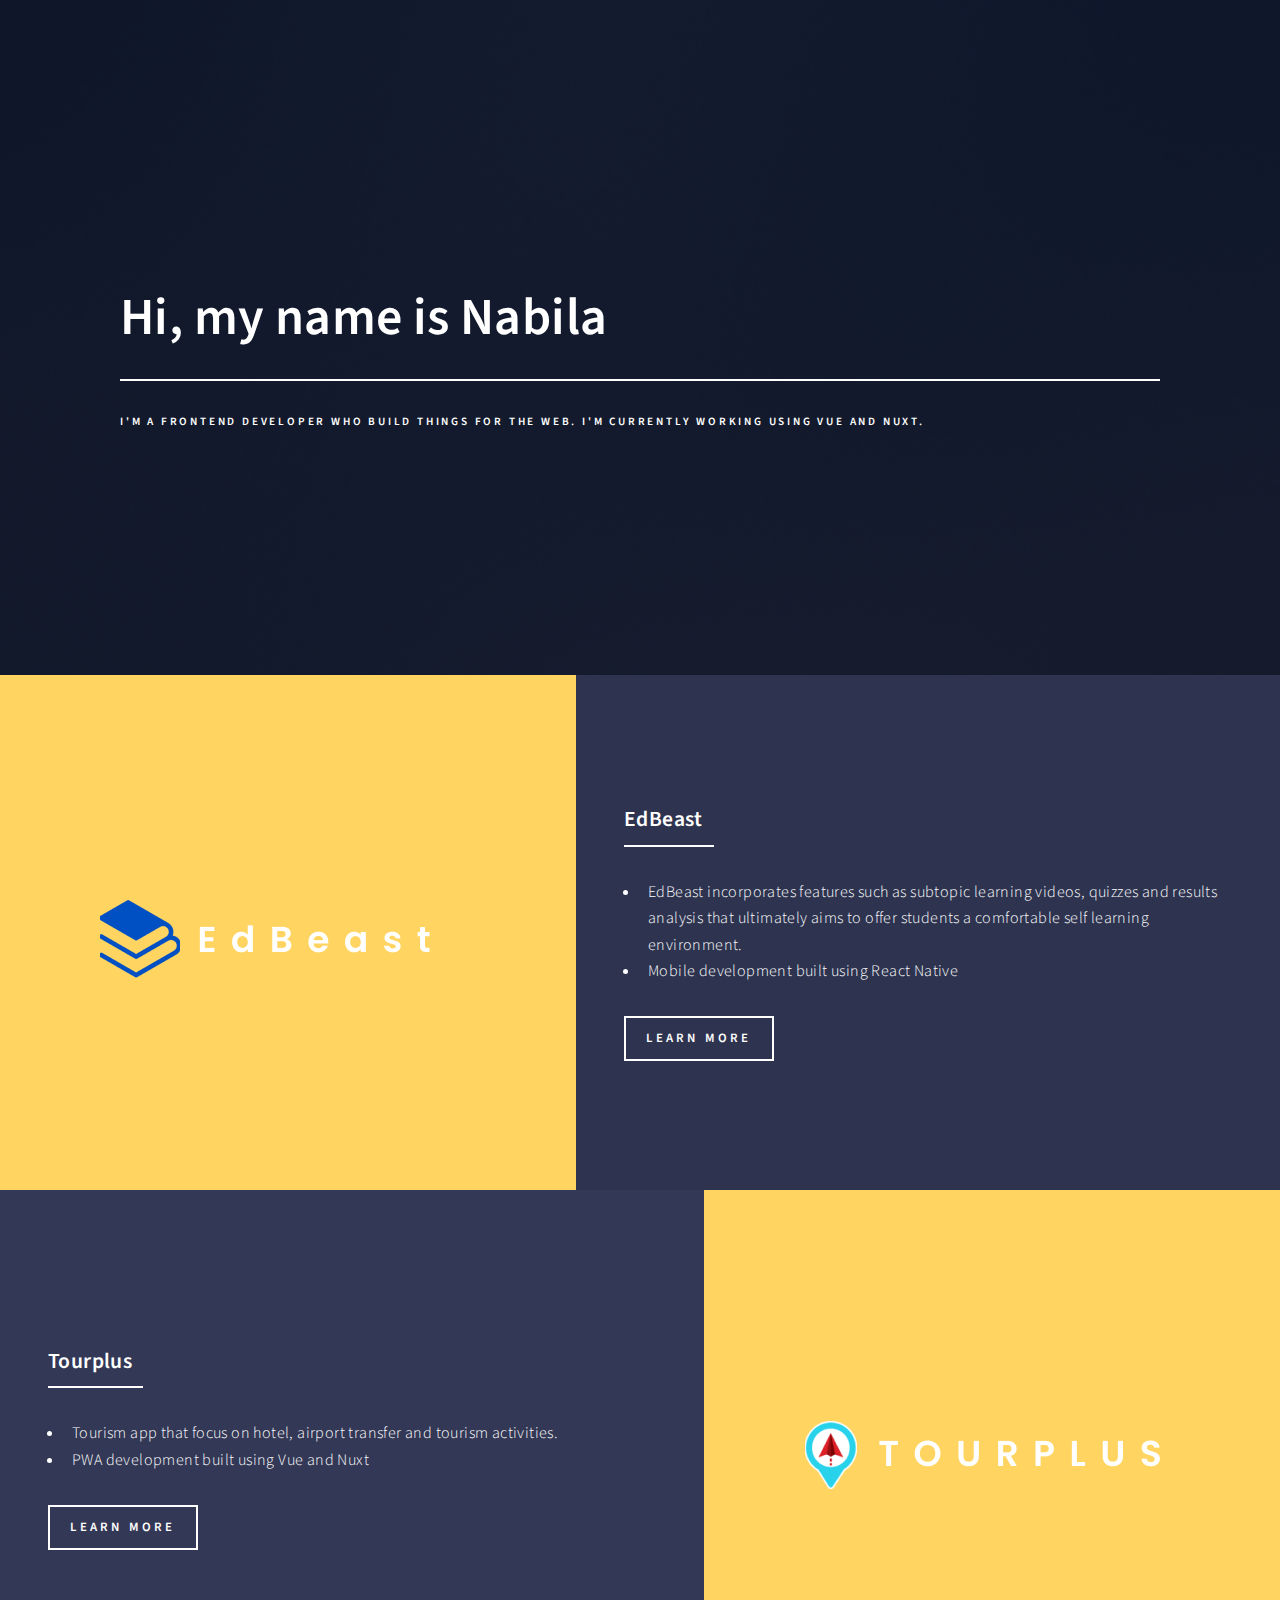
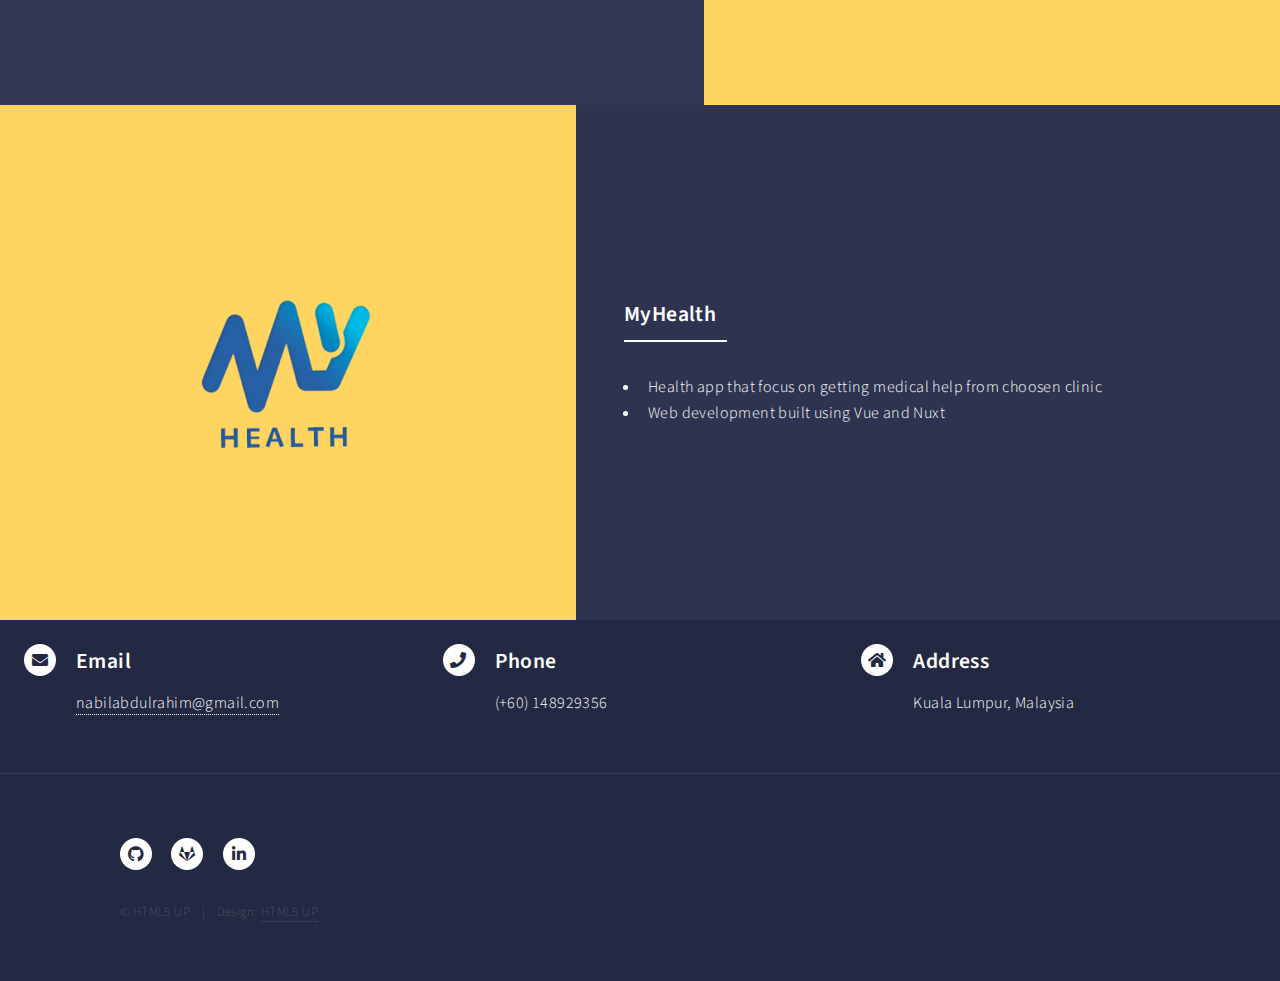
==== commit 3dd299b5: "Update index.html" ====
--- a/index.html
+++ b/index.html
@@ -127,10 +127,24 @@
 <!--								<li><a href="#" class="icon brands alt fa-instagram"><span class="label">Instagram</span></a></li>-->
 								<li><a href="https://github.com/fathinnabila64" class="icon brands alt fa-github"><span class="label">Github</span></a></li>
 								<li><a href="https://gitlab.com/nabilaabdulrahim" class="icon brands alt fa-gitlab"><span class="label">Gitlab</span></a></li>
-								<li><a href="<!DOCTYPE HTML>
-<!--
-	Forty by HTML5 UP
-	html5up.net | @ajlkn
-	Free for personal and commercial use under the CCA 3.0 license (html5up.net/license)
--->
-<html
+								<li><a href="https://www.linkedin.com/in/nabila64/" class="icon brands alt fa-linkedin-in"><span class="label">LinkedIn</span></a></li>
+							</ul>
+							<ul class="copyright">
+								<li>&copy; HTML5 UP</li><li>Design: <a href="https://html5up.net">HTML5 UP</a></li>
+							</ul>
+						</div>
+					</footer>
+
+			</div>
+
+		<!-- Scripts -->
+			<script src="assets/js/jquery.min.js"></script>
+			<script src="assets/js/jquery.scrolly.min.js"></script>
+			<script src="assets/js/jquery.scrollex.min.js"></script>
+			<script src="assets/js/browser.min.js"></script>
+			<script src="assets/js/breakpoints.min.js"></script>
+			<script src="assets/js/util.js"></script>
+			<script src="assets/js/main.js"></script>
+
+	</body>
+</html>
